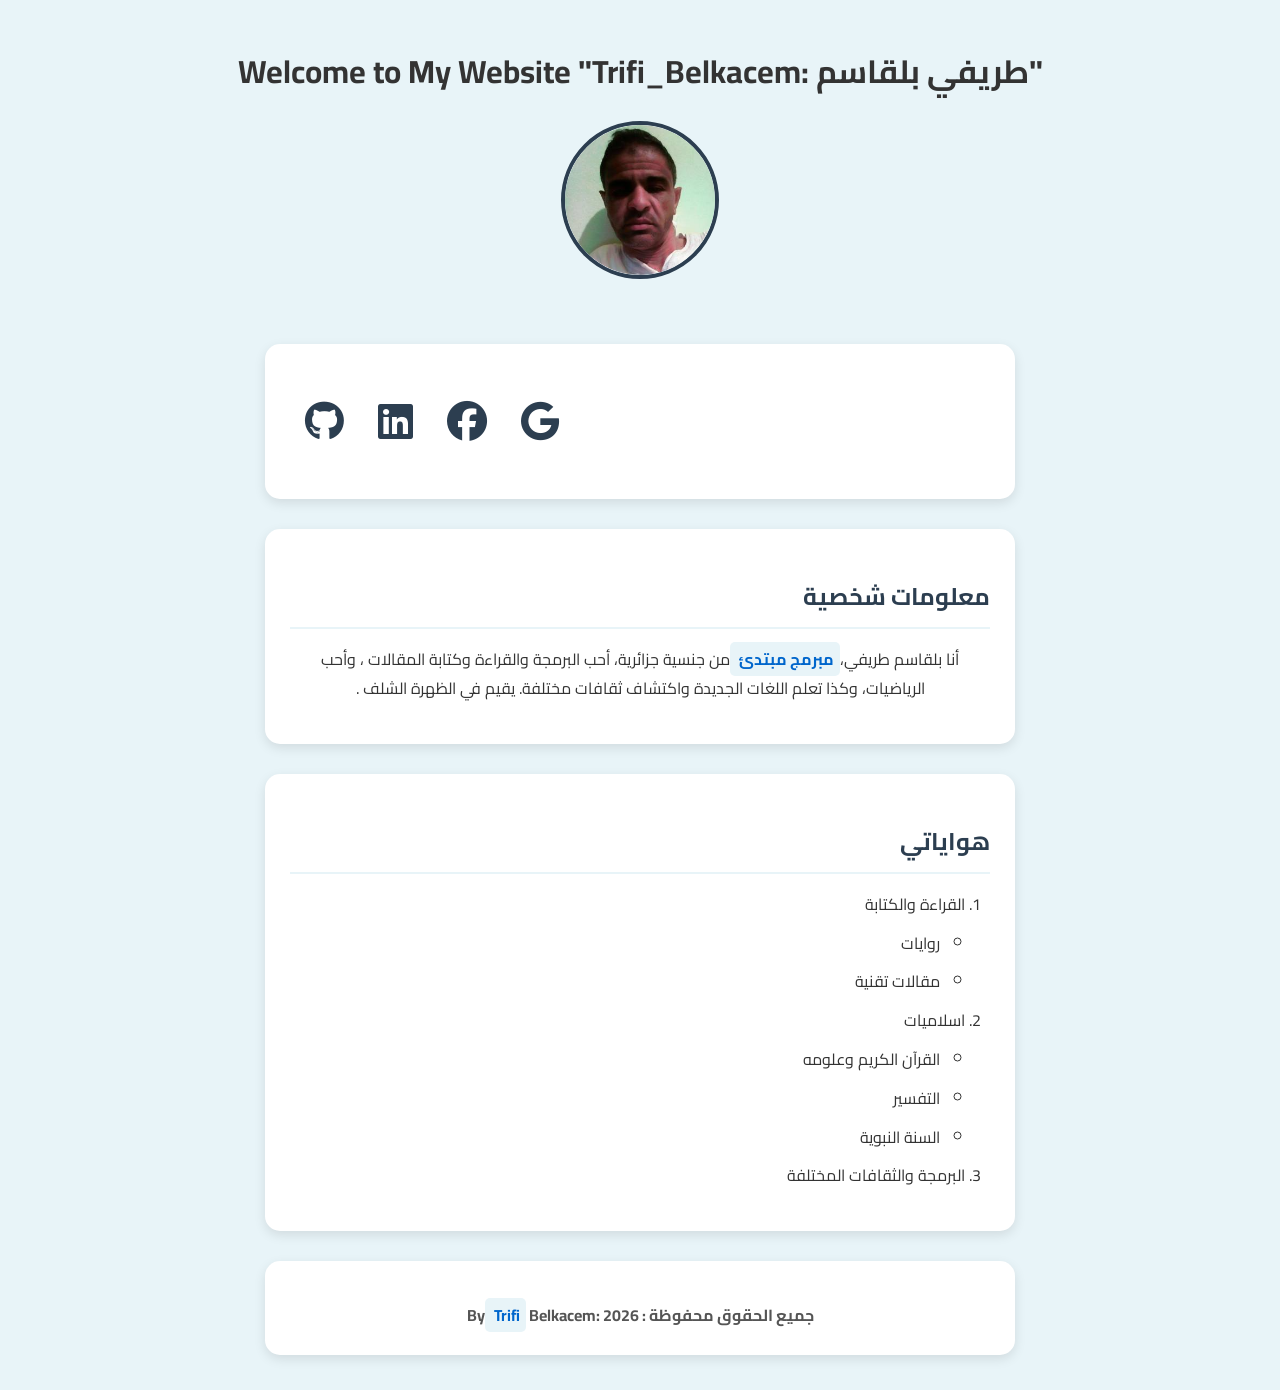
==== index.html @ c364cad0 "Add files via upload" ====
<!DOCTYPE html>
<html lang="ar">
<head>
    <meta charset="UTF-8">
    <meta name="viewport" content="width=device-width, initial-scale=1.0">
    <meta name="description" content="بطاقة تعريفية عن بلقاسم طريفي - مبرمج مبتدئ">
    <title>بطاقتي التعريفية</title>
    <link href="https://fonts.googleapis.com/css2?family=Cairo:wght@400;700&display=swap" rel="stylesheet">
    <link rel="stylesheet" href="https://cdnjs.cloudflare.com/ajax/libs/font-awesome/6.5.0/css/all.min.css">
    <link rel="stylesheet" href="style.css">
</head>
<body>
    <h1>Welcome to My Website "Trifi_Belkacem: طريفي بلقاسم"</h1>
        <img src="belkacem.png" alt="صورة شخصية لبلقاسم طريفي"><br>
    <div class="card">    
      <a href="https://github.com/trifibelkacem" target="_blank" title="GitHub">
      <i class="fab fa-github"></i></a>
      <a href="https://www.linkedin.com/in/trifi-belkacem-aa5677134/" target="_blank" title="LinkedIn">
      <i class="fab fa-linkedin"></i></a>
      <a href="https://www.facebook.com/tryfyblqsm/" target="_blank" title="Facebook">
      <i class="fab fa-facebook"></i></a>
      <a href="https://www.google.com/?authuser=0" target="_blank" title="Google">
      <i class="fab fa-google"></i></a>
    </div>
    <div class="card">
       <h2>معلومات شخصية</h2>
    <p>أنا بلقاسم طريفي،<span>مبرمج مبتدئ </span>من جنسية جزائرية، أحب البرمجة والقراءة وكتابة المقالات ، وأحب الرياضيات، وكذا تعلم اللغات الجديدة واكتشاف ثقافات مختلفة.
         يقيم في الظهرة الشلف .
    </p>
    </div>
    <div class="card">
      <h2> هواياتي</h2>
    <ol>
     <li>القراءة والكتابة
      <ul>
         <li>روايات</li>
         <li>مقالات تقنية</li>
      </ul>
     </li>
     <li>اسلاميات
      <ul>      
        <li>القرآن الكريم وعلومه</li>
        <li>التفسير</li>
        <li>السنة النبوية</li>
      </ul>
     </li>
        <li>البرمجة والثقافات المختلفة </li>
    </ol>
    </div>
    <div class="card">
    <footer>
        <p>جميع الحقوق محفوظة : By<span> Trifi</span> Belkacem: 2026</p>
    </footer>
    </div>
        
</body>
</html>
---- style.css ----
/* 1. الجسم + التوسيط + العرض الكامل */
body {
  background-color: #e8f4f8;
  font-family: 'Cairo', sans-serif;
  color: #333;
  margin: 0;
  padding: 20px;
  display: flex;
  flex-direction: column;
  align-items: center; /* يوسّط الكروت كلها */
  min-height: 100vh;
}

h1 {
  text-align: center;
  margin-bottom: 20px;
}

img {
  width: 150px;
  height: 150px;
  border-radius: 50%;
  object-fit: cover;
  border: 4px solid #2c3e50;
  margin-bottom: 20px;
}

/* 2. الكروت تتمدد وتتوسط */
.card {
  background: white;
  padding: 25px;
  margin: 15px 0;
  border-radius: 15px;
  box-shadow: 0 4px 12px rgba(0,0,0,0.1);
  width: 90%; /* ياخذ 90% من عرض الشاشة */
  max-width: 700px; /* بس ما يتعدى 700px */
}

/* 3. أيقونات السوشيال */
.card a {
  display: inline-block;
  margin: 15px;
  font-size: 40px;
  color: #2c3e50;
  transition: 0.3s;
}

.card a:hover {
  color: #0066cc;
  transform: scale(1.2);
}

/* 4. القوائم ترجع يمين للعربي */
ol, ul {
  direction: rtl;
  text-align: right;
  padding-right: 25px;
}

li {
  margin: 10px 0;
  line-height: 1.8;
}

/* 5. الفوتر أكبر وأجمل */
footer {
  text-align: center;
  margin-top: 15px;
  color: #2c3e50;
  font-size: 18px;
  font-weight: 700;
}

footer span {
  color: #0066cc;
}
/* تخلي عناوين الكروت على اليمين */
.card h2 {
  text-align: right;
  direction: rtl;
  margin-bottom: 15px;
  color: #2c3e50;
  border-bottom: 2px solid #e8f4f8;
  padding-bottom: 8px;
}

/* الفقرة تخليها يمين برضو عشان عربي */
.card p {
  text-align: center;
  direction: rtl;
  line-height: 1.8;
}
/* تلوين كلمة مبتدئ 
.card span {
  color: #ff6600;
  font-weight: 700;
  padding: 2px 6px;
  border-radius: 5px;
}*/
.copyrit {
  font-size: 14px;
  color: #999;
  margin-top: 5px;
  text-align: center;
}
/* تلوين مبتدئ + Trifi */
.card span {
  color: #0066cc;
  font-weight: 700;
  background-color: #e8f4f8;
  padding: 2px 6px;
  border-radius: 5px;
}

/* ستايل الفوتر */
footer p {
  text-align: center;
  margin: 0;
  font-size: 16px;
  color: #555;
}

footer span {
  background-color: transparent; /* نشيل الخلفية من Trifi عشان ما تتلخبط */
  color: #0066cc;
  padding: 0;
}
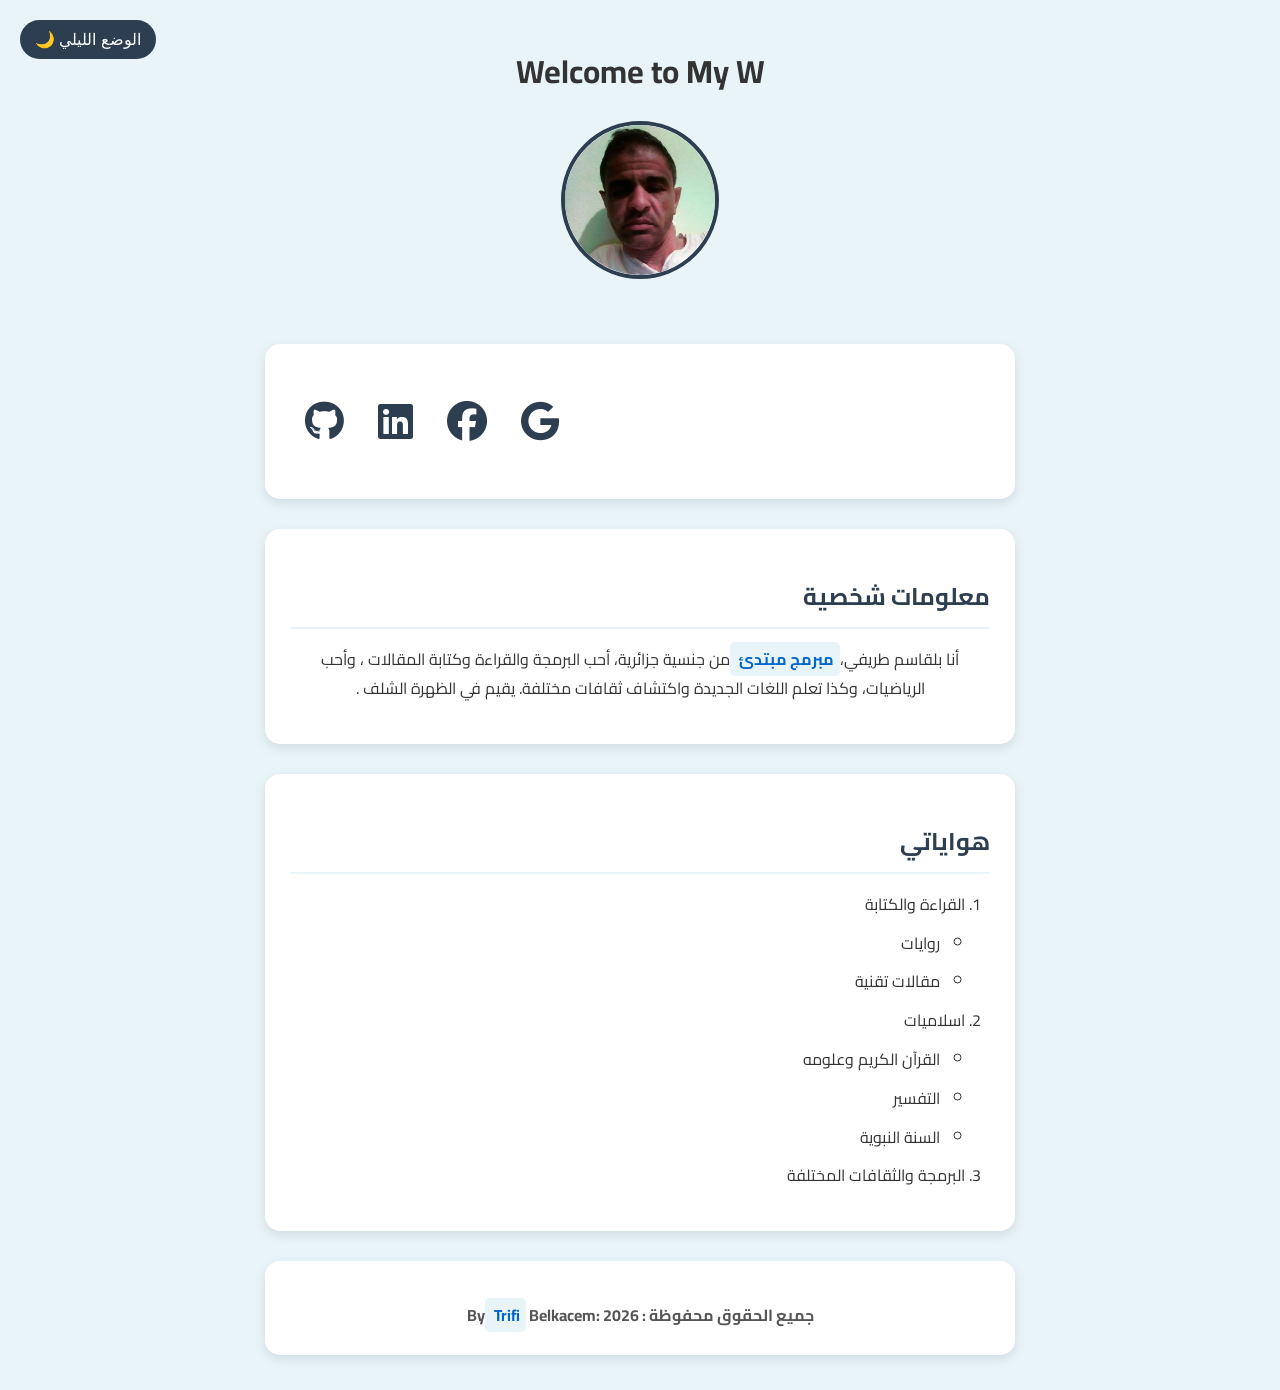
==== commit e6c6df12: "Add files via upload Add rain sound effect" ====
--- a/index.html
+++ b/index.html
@@ -10,6 +10,7 @@
     <link rel="stylesheet" href="style.css">
 </head>
 <body>
+    <button id="themeBtn">🌙 الوضع الليلي</button>
     <h1>Welcome to My Website "Trifi_Belkacem: طريفي بلقاسم"</h1>
         <img src="belkacem.png" alt="صورة شخصية لبلقاسم طريفي"><br>
     <div class="card">    
@@ -52,6 +53,6 @@
         <p>جميع الحقوق محفوظة : By<span> Trifi</span> Belkacem: 2026</p>
     </footer>
     </div>
-        
+    <script src="script.js"></script>
 </body>
 </html>
--- a/style.css
+++ b/style.css
@@ -124,4 +124,119 @@
   background-color: transparent; /* نشيل الخلفية من Trifi عشان ما تتلخبط */
   color: #0066cc;
   padding: 0;
+}
+/* 1. الكروت تطلع من تحت بأنيميشن لما تفتح الصفحة */
+.card {
+  animation: slideUp 0.6s ease-out;
+}
+
+@keyframes slideUp {
+  from {
+    opacity: 0;
+    transform: translateY(30px);
+  }
+  to {
+    opacity: 1;
+    transform: translateY(0);
+  }
+}
+
+/* نخلي كل كرت يتأخر شوي عن اللي قبله */
+.card:nth-child(2) { animation-delay: 0.1s; }
+.card:nth-child(3) { animation-delay: 0.2s; }
+.card:nth-child(4) { animation-delay: 0.3s; }
+
+/* 2. الكرت يكبر شوي لما تمر عليه بالماوس */
+.card:hover {
+  transform: scale(1.02);
+  box-shadow: 0 8px 20px rgba(0,0,0,0.15);
+  transition: 0.3s;
+}
+
+/* 3. أيقونات السوشيال تدور لما تمر عليها */
+.card a i {
+  transition: 0.4s;
+}
+
+.card a:hover i {
+  transform: rotate(360deg) scale(1.3);
+  color: #0066cc;
+}
+
+/* 4. الصورة تكبر شوي مع هالة */
+img:hover {
+  transform: scale(1.1);
+  box-shadow: 0 0 20px rgba(0,102,204,0.4);
+  transition: 0.4s;
+}
+/* زر الوضع الليلي */
+#themeBtn {
+  position: fixed;
+  top: 20px;
+  left: 20px;
+  padding: 10px 15px;
+  border: none;
+  border-radius: 50px;
+  background: #2c3e50;
+  color: white;
+  cursor: pointer;
+  font-size: 16px;
+  z-index: 1000;
+  transition: 0.3s;
+}
+
+#themeBtn:hover {
+  transform: scale(1.1);
+}
+
+/* ألوان الوضع الليلي */
+body.dark {
+  background: linear-gradient(135deg, #1a1a2e, #16213e);
+  color: #e0e0e0;
+}
+
+body.dark .card {
+  background: #2a2a4a;
+  color: #e0e0e0;
+}
+
+body.dark h1, 
+body.dark h2 {
+  color: #fff;
+}
+
+body.dark .card span {
+  background-color: #3a3a5a;
+  color: #66aaff;
+}
+/* حاوية المطر */
+.rain {
+  position: fixed;
+  top: 0;
+  left: 0;
+  width: 100%;
+  height: 100%;
+  pointer-events: none;
+  z-index: -1;
+}
+
+/* قطرة المطر */
+.drop {
+  position: absolute;
+  bottom: 100%;
+  width: 2px;
+  height: 20px;
+  background: linear-gradient(transparent, #66aaff);
+  animation: fall linear infinite;
+}
+
+@keyframes fall {
+  to {
+    transform: translateY(100vh);
+  }
+}
+
+/* في الوضع الليلي نخلي المطر أزرق فاتح */
+body.dark .drop {
+  background: linear-gradient(transparent, #aaccff);
 }
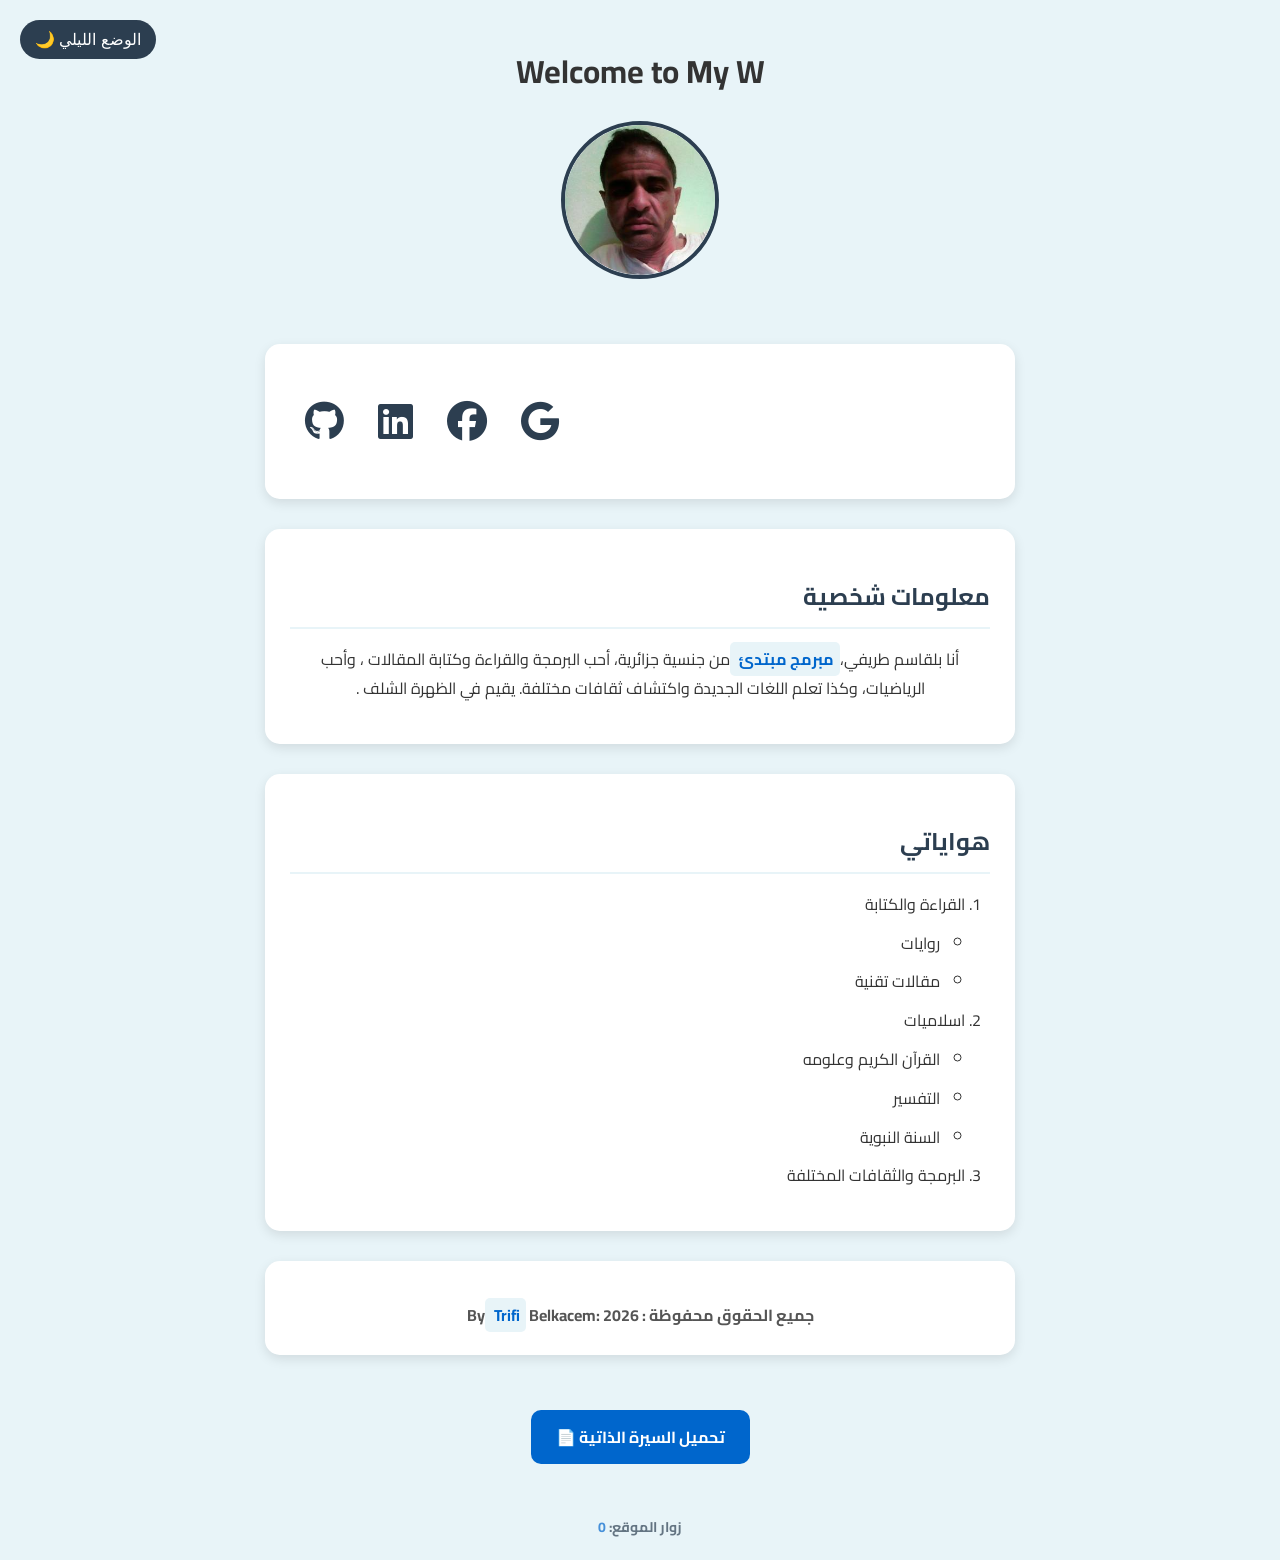
==== commit f164666e: "Add visits counter and CV download" ====
--- a/index.html
+++ b/index.html
@@ -14,14 +14,10 @@
     <h1>Welcome to My Website "Trifi_Belkacem: طريفي بلقاسم"</h1>
         <img src="belkacem.png" alt="صورة شخصية لبلقاسم طريفي"><br>
     <div class="card">    
-      <a href="https://github.com/trifibelkacem" target="_blank" title="GitHub">
-      <i class="fab fa-github"></i></a>
-      <a href="https://www.linkedin.com/in/trifi-belkacem-aa5677134/" target="_blank" title="LinkedIn">
-      <i class="fab fa-linkedin"></i></a>
-      <a href="https://www.facebook.com/tryfyblqsm/" target="_blank" title="Facebook">
-      <i class="fab fa-facebook"></i></a>
-      <a href="https://www.google.com/?authuser=0" target="_blank" title="Google">
-      <i class="fab fa-google"></i></a>
+      <a href="https://github.com/trifibelkacem" target="_blank" title="GitHub"><i class="fab fa-github"></i></a>
+      <a href="https://www.linkedin.com/in/trifi-belkacem-aa5677134/" target="_blank" title="LinkedIn"><i class="fab fa-linkedin"></i></a>
+      <a href="https://www.facebook.com/tryfyblqsm/" target="_blank" title="Facebook"><i class="fab fa-facebook"></i></a>
+      <a href="https://www.google.com/?authuser=0" target="_blank" title="Google"><i class="fab fa-google"></i></a>
     </div>
     <div class="card">
        <h2>معلومات شخصية</h2>
@@ -53,6 +49,24 @@
         <p>جميع الحقوق محفوظة : By<span> Trifi</span> Belkacem: 2026</p>
     </footer>
     </div>
+    <div class="cards">
+  <!-- الكروت حقتك هنا -->
+    </div>
+
+<a href="CV-Belkacem.pdf" download class="cv-btn">📄 تحميل السيرة الذاتية</a>
+    <!-- النافذة المنبثقة -->
+<div id="popup" class="popup">
+  <div class="popup-content">
+    <h3 id="popup-title">عنوان</h3>
+    <p id="popup-text">تفاصيل أكثر هنا</p>
+    <button class="close-btn" onclick="closePopup()">إغلاق</button>
+  </div>
+</div>
+<!-- عداد الزيارات -->
+<footer style="margin-top: 50px; opacity: 0.7; font-size: 14px;">
+  زوار الموقع: <span id="visits">0</span>
+</footer>
+
     <script src="script.js"></script>
 </body>
 </html>
--- a/style.css
+++ b/style.css
@@ -239,4 +239,66 @@
 /* في الوضع الليلي نخلي المطر أزرق فاتح */
 body.dark .drop {
   background: linear-gradient(transparent, #aaccff);
+}
+/* النافذة المنبثقة */
+.popup {
+  display: none;
+  position: fixed;
+  top: 0;
+  left: 0;
+  width: 100%;
+  height: 100%;
+  background: rgba(0,0,0,0.6);
+  backdrop-filter: blur(5px);
+  justify-content: center;
+  align-items: center;
+  z-index: 2000;
+  animation: fadeIn 0.3s;
+}
+
+.popup-content {
+  background: white;
+  padding: 30px;
+  border-radius: 15px;
+  max-width: 400px;
+  text-align: center;
+  animation: scaleUp 0.3s;
+}
+
+body.dark.popup-content {
+  background: #2a2a4a;
+  color: #e0e0e0;
+}
+
+.close-btn {
+  margin-top: 15px;
+  padding: 8px 20px;
+  border: none;
+  border-radius: 8px;
+  background: #0066cc;
+  color: white;
+  cursor: pointer;
+}
+
+@keyframes fadeIn { from {opacity: 0} to {opacity: 1} }
+@keyframes scaleUp { from {transform: scale(0.8)} to {transform: scale(1)} }
+.cv-btn {
+  display: inline-block;
+  margin-top: 40px;
+  padding: 12px 25px;
+  background: #0066cc;
+  color: white;
+  text-decoration: none;
+  border-radius: 10px;
+  font-weight: bold;
+  transition: 0.3s;
+}
+
+.cv-btn:hover {
+  transform: translateY(-3px);
+  box-shadow: 0 5px 15px rgba(0,102,204,0.4);
+}
+
+body.dark .cv-btn {
+  background: #4a7bff;
 }
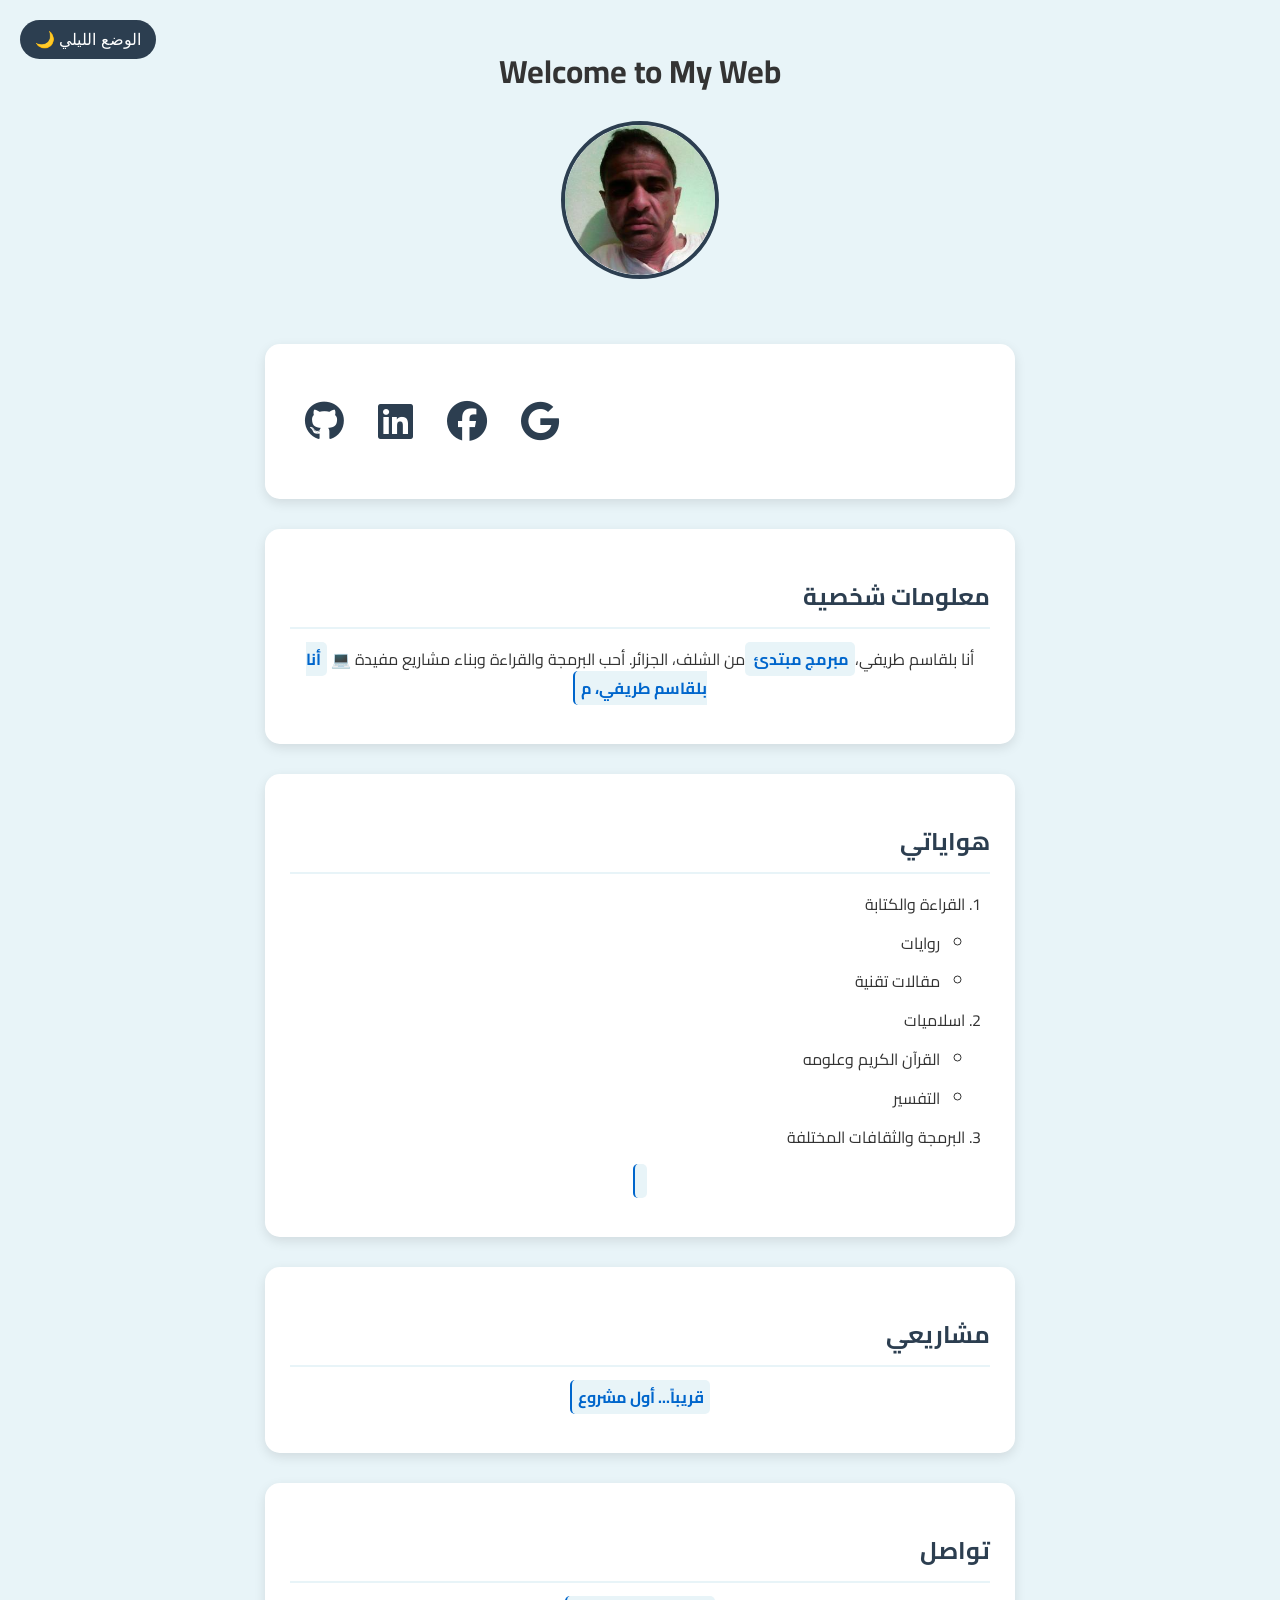
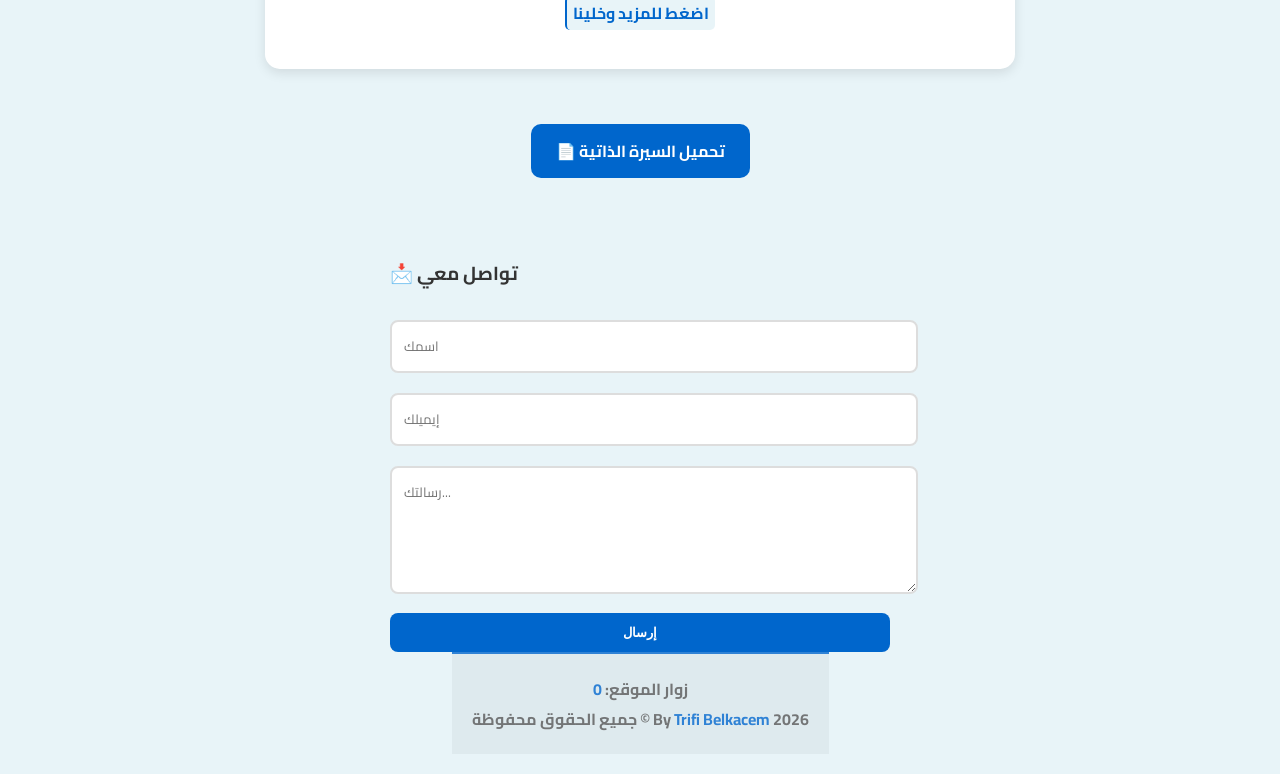
==== commit f2247892: "Add files via upload" ====
--- a/index.html
+++ b/index.html
@@ -10,62 +10,76 @@
     <link rel="stylesheet" href="style.css">
 </head>
 <body>
+    <!-- عنصر المطر + الصوت -->
+    <div id='rain'></div>
+    <audio id="rainSound" loop preload="auto">
+      <source src="rain.mp3" type="audio/mpeg">
+    </audio>
+
     <button id="themeBtn">🌙 الوضع الليلي</button>
     <h1>Welcome to My Website "Trifi_Belkacem: طريفي بلقاسم"</h1>
-        <img src="belkacem.png" alt="صورة شخصية لبلقاسم طريفي"><br>
+    <img src="belkacem.png" alt="صورة شخصية لبلقاسم طريفي"><br>
+    
     <div class="card">    
       <a href="https://github.com/trifibelkacem" target="_blank" title="GitHub"><i class="fab fa-github"></i></a>
       <a href="https://www.linkedin.com/in/trifi-belkacem-aa5677134/" target="_blank" title="LinkedIn"><i class="fab fa-linkedin"></i></a>
       <a href="https://www.facebook.com/tryfyblqsm/" target="_blank" title="Facebook"><i class="fab fa-facebook"></i></a>
       <a href="https://www.google.com/?authuser=0" target="_blank" title="Google"><i class="fab fa-google"></i></a>
     </div>
+
+    <!-- كل الكروت لازم تكون داخل div.cards عشان الpopup -->
+    
     <div class="card">
-       <h2>معلومات شخصية</h2>
-    <p>أنا بلقاسم طريفي،<span>مبرمج مبتدئ </span>من جنسية جزائرية، أحب البرمجة والقراءة وكتابة المقالات ، وأحب الرياضيات، وكذا تعلم اللغات الجديدة واكتشاف ثقافات مختلفة.
-         يقيم في الظهرة الشلف .
-    </p>
+        <h2>معلومات شخصية</h2>
+        <p>أنا بلقاسم طريفي،<span>مبرمج مبتدئ </span>من الشلف، الجزائر. أحب البرمجة والقراءة وبناء مشاريع مفيدة 💻
+          <span class="type-text"></span>
+        </p>
     </div>
     <div class="card">
-      <h2> هواياتي</h2>
-    <ol>
-     <li>القراءة والكتابة
-      <ul>
-         <li>روايات</li>
-         <li>مقالات تقنية</li>
-      </ul>
-     </li>
-     <li>اسلاميات
-      <ul>      
-        <li>القرآن الكريم وعلومه</li>
-        <li>التفسير</li>
-        <li>السنة النبوية</li>
-      </ul>
-     </li>
-        <li>البرمجة والثقافات المختلفة </li>
-    </ol>
+        <h2>هواياتي</h2>
+        <ol>
+          <li>القراءة والكتابة
+            <ul><li>روايات</li><li>مقالات تقنية</li></ul>
+          </li>
+          <li>اسلاميات
+            <ul><li>القرآن الكريم وعلومه</li><li>التفسير</li></ul>
+          </li>
+          <li>البرمجة والثقافات المختلفة</li>
+        </ol>
+        <p><span class="type-text"></span></p>
     </div>
-    <div class="card">
-    <footer>
-        <p>جميع الحقوق محفوظة : By<span> Trifi</span> Belkacem: 2026</p>
-    </footer>
-    </div>
-    <div class="cards">
-  <!-- الكروت حقتك هنا -->
+    <div class="card"><h2>مشاريعي</h2><p><span class="type-text"></span></p></div>
+    <div class="card"><h2>تواصل</h2><p><span class="type-text"></span></p></div>
+    
+
+    <!-- زر تحميل CV -->
+    <a href="CV-Belkacem.pdf" download class="cv-btn">📄 تحميل السيرة الذاتية</a>
+
+    <!-- فورم التواصل واحد فقط -->
+    <div class="contact-form">
+      <h3>📩 تواصل معي</h3>
+      <form action="https://formspree.io/f/xlgyryeb" method="POST">
+        <input type="text" name="name" placeholder="اسمك" required>
+        <input type="email" name="email" placeholder="إيميلك" required>
+        <textarea name="message" placeholder="رسالتك..." rows="4" required></textarea>
+        <button type="submit">إرسال</button>
+      </form>
     </div>
 
-<a href="CV-Belkacem.pdf" download class="cv-btn">📄 تحميل السيرة الذاتية</a>
     <!-- النافذة المنبثقة -->
-<div id="popup" class="popup">
-  <div class="popup-content">
-    <h3 id="popup-title">عنوان</h3>
-    <p id="popup-text">تفاصيل أكثر هنا</p>
-    <button class="close-btn" onclick="closePopup()">إغلاق</button>
-  </div>
-</div>
-<!-- عداد الزيارات -->
-<footer style="margin-top: 50px; opacity: 0.7; font-size: 14px;">
-  زوار الموقع: <span id="visits">0</span>
-</footer>
+    <div id="popup" class="popup">
+      <div class="popup-content">
+        <h3 id="popup-title">عنوان</h3>
+        <p id="popup-text">تفاصيل أكثر هنا</p>
+        <button class="close-btn" onclick="closePopup()">إغلاق</button>
+      </div>
+    </div>
+
+    <!-- فوتر واحد فقط فيه كل شي -->
+  <footer class="site-footer">
+    <p>زوار الموقع: <span id="visits">0</span></p>
+    <p>جميع الحقوق محفوظة © By <span>Trifi Belkacem</span> 2026</p>
+  </footer>
 
     <script src="script.js"></script>
 </body>
--- a/style.css
+++ b/style.css
@@ -1,4 +1,4 @@
-/* 1. الجسم + التوسيط + العرض الكامل */
+/* 1. الجسم + التوسيط + الفوتر تحت */
 body {
   background-color: #e8f4f8;
   font-family: 'Cairo', sans-serif;
@@ -7,13 +7,14 @@
   padding: 20px;
   display: flex;
   flex-direction: column;
-  align-items: center; /* يوسّط الكروت كلها */
+  align-items: center;
   min-height: 100vh;
 }
 
 h1 {
   text-align: center;
   margin-bottom: 20px;
+  width: 100%;
 }
 
 img {
@@ -210,7 +211,7 @@
   color: #66aaff;
 }
 /* حاوية المطر */
-.rain {
+#rain {
   position: fixed;
   top: 0;
   left: 0;
@@ -265,7 +266,7 @@
   animation: scaleUp 0.3s;
 }
 
-body.dark.popup-content {
+body.dark .popup-content {
   background: #2a2a4a;
   color: #e0e0e0;
 }
@@ -301,4 +302,152 @@
 
 body.dark .cv-btn {
   background: #4a7bff;
+}
+.contact-form {
+  margin-top: 60px;
+  max-width: 500px;
+  margin-left: auto;
+  margin-right: auto;
+}
+
+.contact-form input, 
+.contact-form textarea {
+  width: 100%;
+  padding: 12px;
+  margin: 10px 0;
+  border: 2px solid #ddd;
+  border-radius: 8px;
+  font-family: inherit;
+  background: white;
+}
+
+body.dark .contact-form input,
+body.dark .contact-form textarea {
+  background: #2a2a4a;
+  border-color: #444;
+  color: white;
+}
+
+.contact-form button {
+  width: 100%;
+  padding: 12px;
+  background: #0066cc;
+  color: white;
+  border: none;
+  border-radius: 8px;
+  font-weight: bold;
+  cursor: pointer;
+  transition: 0.3s;
+}
+
+.contact-form button:hover {
+  background: #0052a3;
+  transform: translateY(-2px);
+}
+
+body.dark .contact-form button {
+  background: #4a7bff;
+}
+
+.contact-form {
+  margin-top: 60px;
+  max-width: 500px;
+  margin-left: auto;
+  margin-right: auto;
+}
+
+.contact-form input, 
+.contact-form textarea {
+  width: 100%;
+  padding: 12px;
+  margin: 10px 0;
+  border: 2px solid #ddd;
+  border-radius: 8px;
+  font-family: inherit;
+  background: white;
+}
+
+body.dark .contact-form input,
+body.dark .contact-form textarea {
+  background: #2a2a4a;
+  border-color: #444;
+  color: white;
+}
+
+.contact-form button {
+  width: 100%;
+  padding: 12px;
+  background: #0066cc;
+  color: white;
+  border: none;
+  border-radius: 8px;
+  font-weight: bold;
+  cursor: pointer;
+  transition: 0.3s;
+}
+
+.contact-form button:hover {
+  background: #0052a3;
+  transform: translateY(-2px);
+}
+
+body.dark .contact-form button {
+  background: #4a7bff;
+}
+.site-footer {
+  margin-top: auto;
+  padding: 20px;
+  text-align: center;
+  background: rgba(0,0,0,0.05);
+  border-top: 2px solid #0066cc;
+  font-size: 14px;
+  opacity: 0.8;
+}
+
+.site-footer span {
+  color: #0066cc;
+  font-weight: bold;
+}
+
+body.dark .site-footer {
+  background: rgba(255,255,255,0.05);
+  border-top: 2px solid #4a7bff;
+}
+
+body.dark .site-footer span {
+  color: #4a7bff;
+}
+.site-footer {
+  margin-top: auto;
+}
+#popup-text {
+  min-height: 80px;
+  text-align: right;
+  direction: rtl;
+  line-height: 1.8;
+  border-left: 2px solid #0066cc;
+  animation: blink 0.7s infinite;
+}
+
+@keyframes blink {
+ 0%, 50% { border-left-color: #0066cc; }
+ 51%, 100% { border-left-color: transparent; }
+}
+
+body.dark #popup-text {
+  border-left-color: #4a7bff;
+}
+.type-text {
+  border-left: 2px solid #0066cc;
+  animation: blink 0.7s infinite;
+  padding-right: 3px;
+}
+
+body.dark.type-text {
+  border-left-color: #4a7bff;
+}
+
+@keyframes blink {
+ 0%, 50% { border-left-color: #0066cc; }
+ 51%, 100% { border-left-color: transparent; }
 }
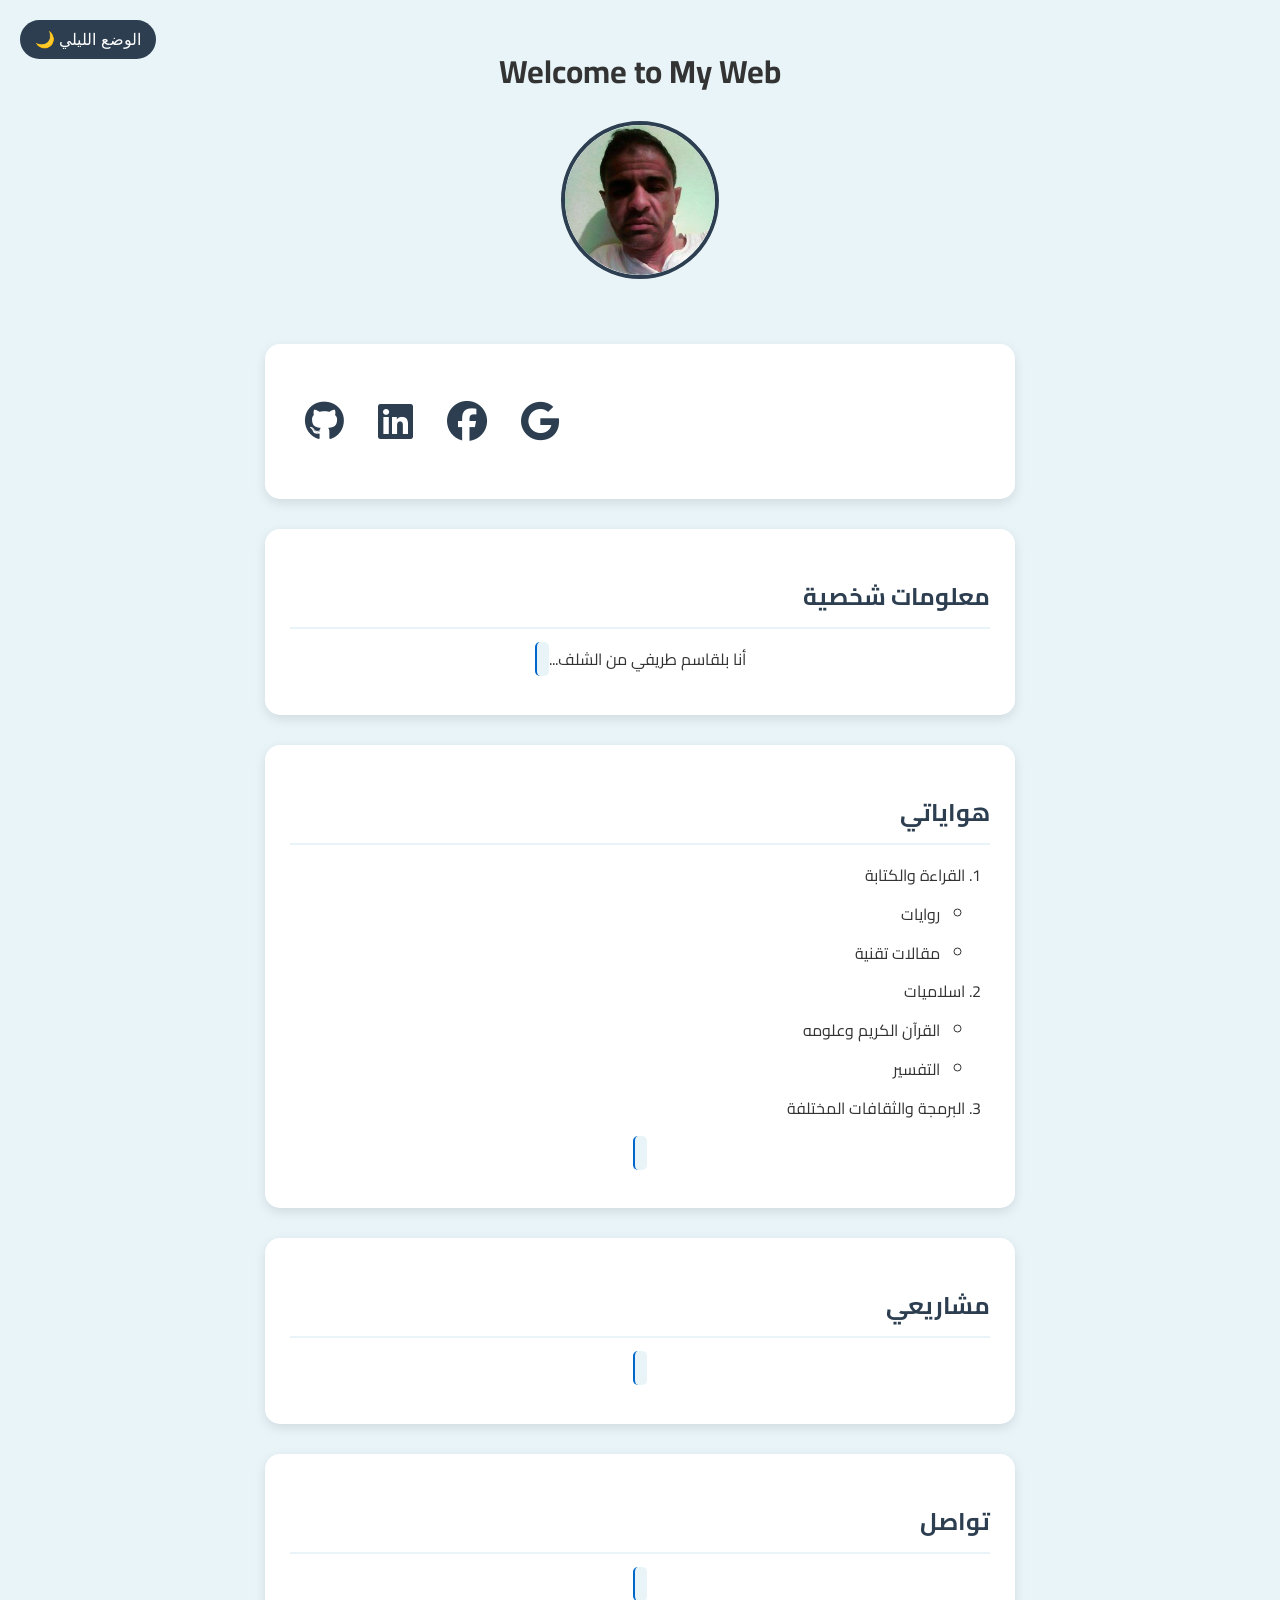
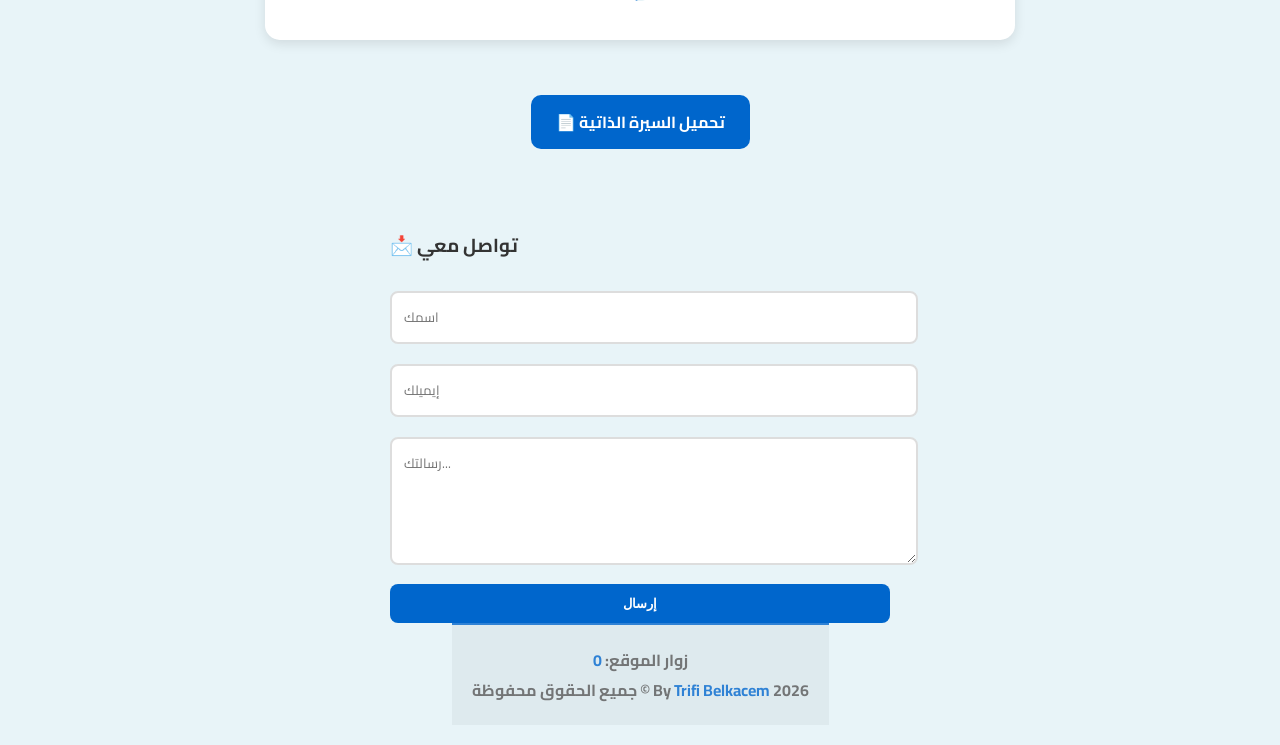
==== commit 82ecf911: "Add files via upload" ====
--- a/index.html
+++ b/index.html
@@ -31,9 +31,7 @@
     
     <div class="card">
         <h2>معلومات شخصية</h2>
-        <p>أنا بلقاسم طريفي،<span>مبرمج مبتدئ </span>من الشلف، الجزائر. أحب البرمجة والقراءة وبناء مشاريع مفيدة 💻
-          <span class="type-text"></span>
-        </p>
+        <p>أنا بلقاسم طريفي من الشلف... <span class="type-text"></span></p>
     </div>
     <div class="card">
         <h2>هواياتي</h2>
--- a/style.css
+++ b/style.css
@@ -450,4 +450,33 @@
 @keyframes blink {
  0%, 50% { border-left-color: #0066cc; }
  51%, 100% { border-left-color: transparent; }
+}
+/* مؤشر التايب رايتر للكروت */
+.type-text {
+  border-left: 2px solid #0066cc;
+  animation: blink 0.7s infinite;
+  padding-right: 3px;
+  white-space: pre-wrap;
+}
+
+/* مؤشر الـ popup */
+#popup-text {
+  border-left: 2px solid #0066cc;
+  animation: blink 0.7s infinite;
+  padding-right: 3px;
+  min-height: 80px;
+  text-align: right;
+  direction: rtl;
+  line-height: 1.8;
+}
+
+@keyframes blink {
+ 0%, 50% { border-left-color: #0066cc; }
+ 51%, 100% { border-left-color: transparent; }
+}
+
+/* الوضع الليلي */
+body.dark .type-text,
+body.dark #popup-text {
+  border-left-color: #4a7bff;
 }
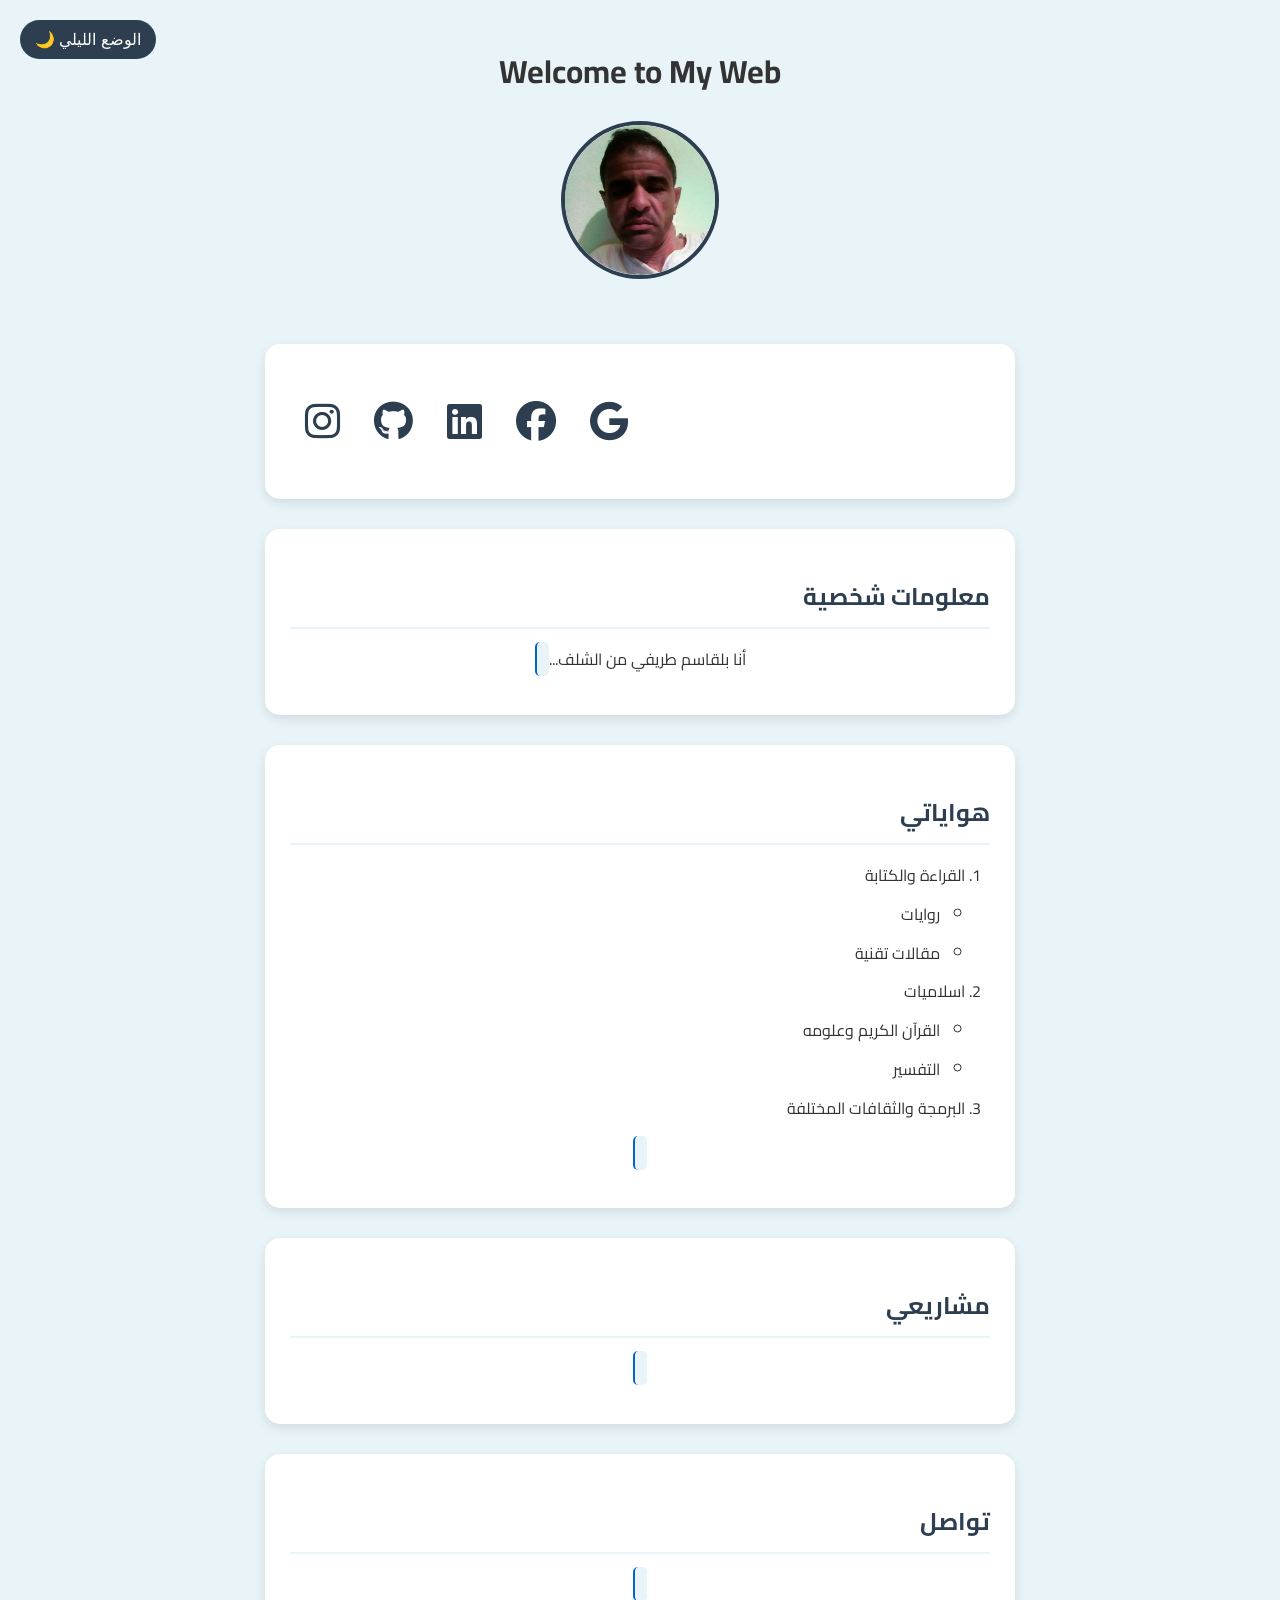
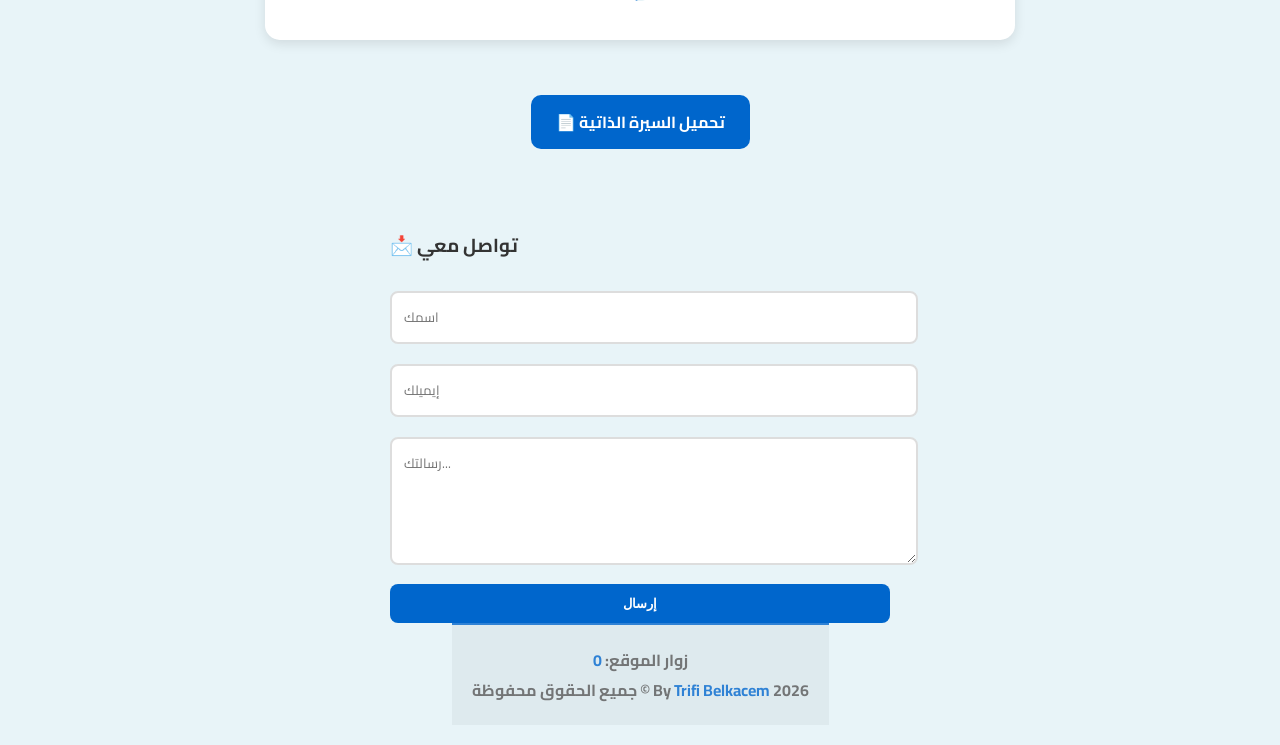
==== commit eac4d117: "Add files via upload" ====
--- a/index.html
+++ b/index.html
@@ -20,7 +20,8 @@
     <h1>Welcome to My Website "Trifi_Belkacem: طريفي بلقاسم"</h1>
     <img src="belkacem.png" alt="صورة شخصية لبلقاسم طريفي"><br>
     
-    <div class="card">    
+    <div class="card"> 
+      <a href="https://www.instagram.com/trifi_belkacem/" target="_blank" title="Instagram"><i class="fab fa-instagram"></i></a>  
       <a href="https://github.com/trifibelkacem" target="_blank" title="GitHub"><i class="fab fa-github"></i></a>
       <a href="https://www.linkedin.com/in/trifi-belkacem-aa5677134/" target="_blank" title="LinkedIn"><i class="fab fa-linkedin"></i></a>
       <a href="https://www.facebook.com/tryfyblqsm/" target="_blank" title="Facebook"><i class="fab fa-facebook"></i></a>
--- a/style.css
+++ b/style.css
@@ -479,4 +479,4 @@
 body.dark .type-text,
 body.dark #popup-text {
   border-left-color: #4a7bff;
-}+}
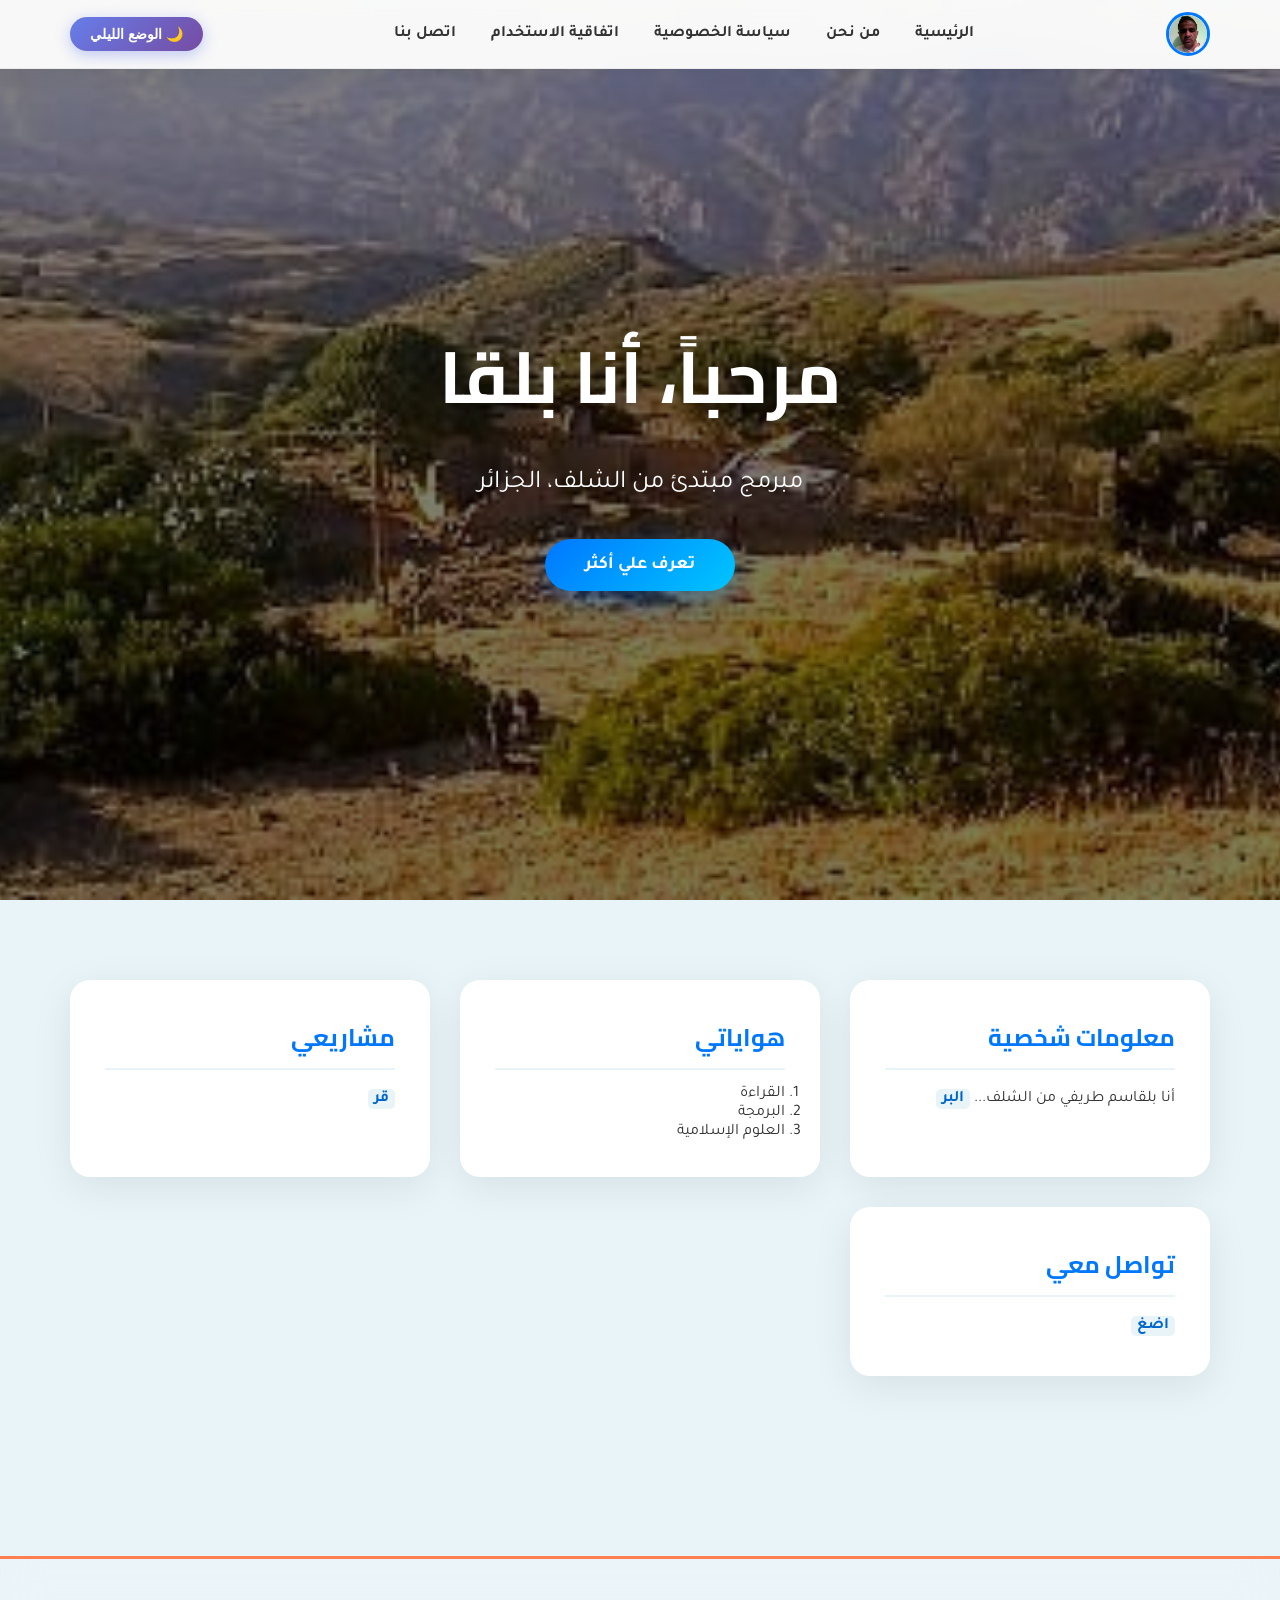
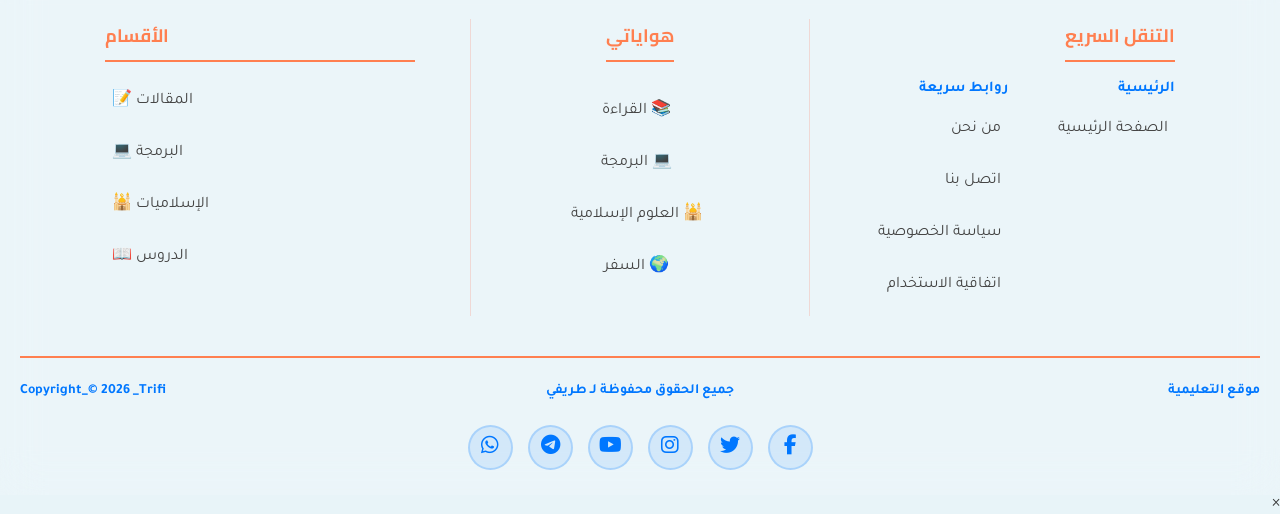
==== commit 8c8e4d27: "Add files via upload" ====
--- a/index.html
+++ b/index.html
@@ -1,85 +1,144 @@
+
 <!DOCTYPE html>
-<html lang="ar">
+<html lang="ar" dir="rtl">
 <head>
-    <meta charset="UTF-8">
-    <meta name="viewport" content="width=device-width, initial-scale=1.0">
-    <meta name="description" content="بطاقة تعريفية عن بلقاسم طريفي - مبرمج مبتدئ">
-    <title>بطاقتي التعريفية</title>
-    <link href="https://fonts.googleapis.com/css2?family=Cairo:wght@400;700&display=swap" rel="stylesheet">
-    <link rel="stylesheet" href="https://cdnjs.cloudflare.com/ajax/libs/font-awesome/6.5.0/css/all.min.css">
-    <link rel="stylesheet" href="style.css">
+  <meta charset="UTF-8">
+  <meta name="viewport" content="width=device-width, initial-scale=1.0">
+  <title>التعليمية</title>
+  <meta name="description" content="موقع بلقاسم طريفي التعليمي - مبرمج مبتدئ من الشلف الجزائر. مشاريع برمجة، دروس، ومحتوى مفيد">
+  <meta name="keywords" content="بلقاسم طريفي, برمجة, الشلف, تعليم">
+
+  <!-- تسريع Google Fonts -->
+  <link rel="preconnect" href="https://fonts.googleapis.com">
+  <link rel="preconnect" href="https://fonts.gstatic.com" crossorigin>
+  <link rel="preload" href="https://fonts.googleapis.com/css2?family=Tajawal:wght@400;500;700&family=Cairo:wght@600;700&display=swap" as="style" onload="this.onload=null;this.rel='stylesheet'">
+  <noscript><link rel="stylesheet" href="https://fonts.googleapis.com/css2?family=Tajawal:wght@400;500;700&family=Cairo:wght@600;700&display=swap"></noscript>
+
+  <!-- Font Awesome -->
+  <link rel="stylesheet" href="https://cdnjs.cloudflare.com/ajax/libs/font-awesome/6.5.0/css/all.min.css">
+
+  <!-- CSS -->
+  <link rel="preload" href="style.css" as="style">
+  <link rel="stylesheet" href="style.css">
 </head>
 <body>
-    <!-- عنصر المطر + الصوت -->
-    <div id='rain'></div>
-    <audio id="rainSound" loop preload="auto">
-      <source src="rain.mp3" type="audio/mpeg">
-    </audio>
 
-    <button id="themeBtn">🌙 الوضع الليلي</button>
-    <h1>Welcome to My Website "Trifi_Belkacem: طريفي بلقاسم"</h1>
-    <img src="belkacem.png" alt="صورة شخصية لبلقاسم طريفي"><br>
-    
-    <div class="card"> 
-      <a href="https://www.instagram.com/trifi_belkacem/" target="_blank" title="Instagram"><i class="fab fa-instagram"></i></a>  
-      <a href="https://github.com/trifibelkacem" target="_blank" title="GitHub"><i class="fab fa-github"></i></a>
-      <a href="https://www.linkedin.com/in/trifi-belkacem-aa5677134/" target="_blank" title="LinkedIn"><i class="fab fa-linkedin"></i></a>
-      <a href="https://www.facebook.com/tryfyblqsm/" target="_blank" title="Facebook"><i class="fab fa-facebook"></i></a>
-      <a href="https://www.google.com/?authuser=0" target="_blank" title="Google"><i class="fab fa-google"></i></a>
+  <!-- Navbar -->
+  <nav class="navbar">
+    <div class="nav-container">
+      <a href="index.html" class="logo">
+        <img src="logo.png" alt="بلقاسم طريفي">
+      </a>
+
+      <ul class="nav-links">
+        <li><a href="index.html">الرئيسية</a></li>
+        <li><a href="about.html">من نحن</a></li>
+        <li><a href="privacy.html">سياسة الخصوصية</a></li>
+        <li><a href="terms.html">اتفاقية الاستخدام</a></li>
+        <li><a href="contact.html">اتصل بنا</a></li>
+      </ul>
+
+      <button id="themeBtn">🌙 الوضع الليلي</button>
     </div>
+  </nav>
 
-    <!-- كل الكروت لازم تكون داخل div.cards عشان الpopup -->
-    
+  <!-- صفحة الهبوط -->
+  <section class="hero">
+    <img src="yez.jpg" alt="منظر من الشلف" class="hero-img">
+    <div class="hero-text">
+      <h1>مرحباً، أنا بلقاسم طريفي</h1>
+      <p>مبرمج مبتدئ من الشلف، الجزائر</p>
+      <a href="#main" class="btn">تعرف علي أكثر</a>
+    </div>
+  </section>
+
+  <!-- الكروت -->
+  <main id="main" class="cards">
     <div class="card">
-        <h2>معلومات شخصية</h2>
-        <p>أنا بلقاسم طريفي من الشلف... <span class="type-text"></span></p>
+      <h2>معلومات شخصية</h2>
+      <p>أنا بلقاسم طريفي من الشلف... <span class="type-text"></span></p>
     </div>
     <div class="card">
-        <h2>هواياتي</h2>
-        <ol>
-          <li>القراءة والكتابة
-            <ul><li>روايات</li><li>مقالات تقنية</li></ul>
-          </li>
-          <li>اسلاميات
-            <ul><li>القرآن الكريم وعلومه</li><li>التفسير</li></ul>
-          </li>
-          <li>البرمجة والثقافات المختلفة</li>
-        </ol>
-        <p><span class="type-text"></span></p>
+      <h2>هواياتي</h2>
+      <ol>
+        <li>القراءة</li>
+        <li>البرمجة</li>
+        <li>العلوم الإسلامية</li>
+      </ol>
     </div>
-    <div class="card"><h2>مشاريعي</h2><p><span class="type-text"></span></p></div>
-    <div class="card"><h2>تواصل</h2><p><span class="type-text"></span></p></div>
-    
+    <div class="card">
+      <h2>مشاريعي</h2>
+      <p><span class="type-text"></span></p>
+    </div>
+    <div class="card">
+      <h2>تواصل معي</h2>
+      <p><span class="type-text"></span></p>
+    </div>
+  </main>
 
-    <!-- زر تحميل CV -->
-    <a href="CV-Belkacem.pdf" download class="cv-btn">📄 تحميل السيرة الذاتية</a>
+  <!-- الفوتر -->
+  <footer>
+    <div class="footer-content">
+      <div class="footer-col">
+        <h3>التنقل السريع</h3>
+        <div class="quick-links">
+          <div>
+            <strong>الرئيسية</strong>
+            <a href="index.html">الصفحة الرئيسية</a>
+          </div>
+          <div>
+            <strong>روابط سريعة</strong>
+            <a href="about.html">من نحن</a>
+            <a href="contact.html">اتصل بنا</a>
+            <a href="privacy.html">سياسة الخصوصية</a>
+            <a href="terms.html">اتفاقية الاستخدام</a>
+          </div>
+        </div>
+      </div>
 
-    <!-- فورم التواصل واحد فقط -->
-    <div class="contact-form">
-      <h3>📩 تواصل معي</h3>
-      <form action="https://formspree.io/f/xlgyryeb" method="POST">
-        <input type="text" name="name" placeholder="اسمك" required>
-        <input type="email" name="email" placeholder="إيميلك" required>
-        <textarea name="message" placeholder="رسالتك..." rows="4" required></textarea>
-        <button type="submit">إرسال</button>
-      </form>
-    </div>
+      <div class="footer-col">
+        <h3>هواياتي</h3>
+        <a href="hobbies.html#reading">📚 القراءة</a>
+        <a href="hobbies.html#coding">💻 البرمجة</a>
+        <a href="hobbies.html#islam">🕌 العلوم الإسلامية</a>
+        <a href="hobbies.html#travel">🌍 السفر</a>
+      </div>
 
-    <!-- النافذة المنبثقة -->
-    <div id="popup" class="popup">
-      <div class="popup-content">
-        <h3 id="popup-title">عنوان</h3>
-        <p id="popup-text">تفاصيل أكثر هنا</p>
-        <button class="close-btn" onclick="closePopup()">إغلاق</button>
+      <div class="footer-col left-col">
+        <h3>الأقسام</h3>
+        <a href="articles.html">📝 المقالات</a>
+        <a href="programming.html">💻 البرمجة</a>
+        <a href="islamiyat.html">🕌 الإسلاميات</a>
+        <a href="lessons.html">📖 الدروس</a>
       </div>
     </div>
 
-    <!-- فوتر واحد فقط فيه كل شي -->
-  <footer class="site-footer">
-    <p>زوار الموقع: <span id="visits">0</span></p>
-    <p>جميع الحقوق محفوظة © By <span>Trifi Belkacem</span> 2026</p>
+    <div class="footer-bottom">
+      <span class="edu">موقع التعليمية</span>
+      <span class="copy">جميع الحقوق محفوظة لـ <span>طريفي</span></span>
+      <span class="trifi">Copyright_© 2026 _<span>Trifi</span></span>
+    </div>
+
+    <div class="social-icons">
+      <a href="https://www.facebook.com/tryfyblqsm/" target="_blank" aria-label="فيسبوك"><i class="fab fa-facebook-f"></i></a>
+      <a href="https://x.com/dahra_com" target="_blank" aria-label="تويتر"><i class="fab fa-twitter"></i></a>
+      <a href="https://www.instagram.com/tryfyblqsm/" target="_blank" aria-label="انستقرام"><i class="fab fa-instagram"></i></a>
+      <a href="https://www.youtube.com/@Trifibelkacem" target="_blank" aria-label="يوتيوب"><i class="fab fa-youtube"></i></a>
+      <a href="https://t.me/yezremtoor" target="_blank" aria-label="تيليجرام"><i class="fab fa-telegram"></i></a>
+      <a href="https://wa.me/213663449629" target="_blank" aria-label="واتساب"><i class="fa-brands fa-whatsapp"></i></a>
+    </div>
   </footer>
 
-    <script src="script.js"></script>
+  <!-- البوب اب -->
+  <div id="popup" class="popup">
+    <div class="popup-content">
+      <span class="close" onclick="closePopup()">&times;</span>
+      <h2 id="popup-title"></h2>
+      <p id="popup-text"></p>
+    </div>
+  </div>
+
+  <div id="rain"></div>
+  <script src="script.js"></script>
 </body>
 </html>
--- a/style.css
+++ b/style.css
@@ -1,110 +1,221 @@
-/* 1. الجسم + التوسيط + الفوتر تحت */
+@import url('https://fonts.googleapis.com/css2?family=Tajawal:wght@400;500;700&family=Cairo:wght@600;700&display=swap');
+
+* {
+  margin: 0;
+  padding: 0;
+  box-sizing: border-box;
+}
+
 body {
-  background-color: #e8f4f8;
+  font-family: 'Tajawal', sans-serif;
+  background: #e8f4f8;
+  color: #333;
+  padding-top: 70px; /* ارتفاع النافبار */
+  transition: 0.3s;
+}
+
+/* ===== Navbar ===== */
+.navbar {
+  position: fixed;
+  top: 0;
+  width: 100%;
+  background: rgba(255,255,255,0.95);
+  backdrop-filter: blur(12px);
+  z-index: 1000;
+  box-shadow: 0 2px 20px rgba(0,0,0,0.08);
+  border-bottom: 1px solid rgba(0,0,0,0.05);
+}
+
+.nav-container {
+  max-width: 1200px;
+  margin: auto;
+  display: flex;
+  justify-content: space-between;
+  align-items: center;
+  padding: 12px 30px;
+}
+
+.logo {
+  display: flex;
+  align-items: center;
+  gap: 12px;
+  text-decoration: none;
+  color: #1a1a1a;
+  font-weight: 700;
+  font-size: 19px;
   font-family: 'Cairo', sans-serif;
-  color: #333;
-  margin: 0;
-  padding: 20px;
-  display: flex;
-  flex-direction: column;
-  align-items: center;
-  min-height: 100vh;
-}
-
-h1 {
-  text-align: center;
-  margin-bottom: 20px;
-  width: 100%;
-}
-
-img {
-  width: 150px;
-  height: 150px;
+}
+
+.logo img {
+  width: 44px;
+  height: 44px;
   border-radius: 50%;
   object-fit: cover;
-  border: 4px solid #2c3e50;
-  margin-bottom: 20px;
-}
-
-/* 2. الكروت تتمدد وتتوسط */
+  border: 3px solid #0077ff;
+  transition: 0.3s;
+}
+.logo img:hover {
+  transform: scale(1.1);
+  box-shadow: 0 0 20px rgba(0,119,255,0.4);
+}
+@media (max-width: 768px) {
+  .logo img {
+    width: 45px;
+    height: 45px;
+  }
+}
+
+.nav-links {
+  list-style: none;
+  display: flex;
+  gap: 35px;
+}
+
+.nav-links a {
+  text-decoration: none;
+  color: #333;
+  font-weight: 600;
+  font-size: 16px;
+  transition: 0.3s;
+}
+
+.nav-links a:hover {
+  color: #0077ff;
+}
+
+/* زر الوضع الليلي - تصميم التجوال */
+#themeBtn {
+  background: linear-gradient(135deg, #667eea 0%, #764ba2 100%);
+  color: white;
+  border: none;
+  padding: 9px 20px;
+  border-radius: 50px;
+  font-weight: 600;
+  cursor: pointer;
+  font-size: 14px;
+  transition: all 0.3s;
+  box-shadow: 0 4px 15px rgba(102, 126, 234, 0.4);
+}
+
+#themeBtn:hover {
+  transform: translateY(-2px);
+  box-shadow: 0 6px 20px rgba(102, 126, 234, 0.6);
+}
+
+/* ===== الهبوط فل سكرين مستطيل ===== */
+.hero {
+  position: relative;
+  height: 100vh;
+  width: 100%;
+  margin-top: -70px;
+  display: flex;
+  align-items: center;
+  justify-content: center;
+  text-align: center;
+  color: white;
+  overflow: hidden;
+}
+
+.hero-img {
+  position: absolute;
+  top: 0;
+  left: 0;
+  width: 100%;
+  height: 100%;
+  object-fit: cover;
+  filter: brightness(0.5);
+  z-index: -1;
+}
+
+.hero-text {
+  z-index: 2;
+  padding: 20px;
+}
+
+.hero-text h1 {
+  font-size: 4.5rem;
+  margin-bottom: 25px;
+  font-family: 'Cairo', sans-serif;
+  text-shadow: 0 5px 30px rgba(0,0,0,0.8);
+}
+
+.hero-text p {
+  font-size: 1.6rem;
+  margin-bottom: 40px;
+  text-shadow: 0 3px 20px rgba(0,0,0,0.7);
+}
+
+.btn {
+  display: inline-block;
+  padding: 15px 40px;
+  background: linear-gradient(135deg, #0077ff, #00c6ff);
+  color: white;
+  text-decoration: none;
+  border-radius: 50px;
+  font-weight: 700;
+  font-size: 18px;
+  transition: 0.3s;
+  box-shadow: 0 10px 30px rgba(0,119,255,0.4);
+}
+
+.btn:hover {
+  transform: translateY(-4px);
+  box-shadow: 0 15px 40px rgba(0,119,255,0.6);
+}
+
+/* ===== الكروت مع أنيميشن ===== */
+.cards {
+  display: grid;
+  grid-template-columns: repeat(auto-fit, minmax(280px, 1fr));
+  gap: 30px;
+  padding: 80px 30px;
+  max-width: 1200px;
+  margin: auto;
+}
+
 .card {
   background: white;
-  padding: 25px;
-  margin: 15px 0;
-  border-radius: 15px;
-  box-shadow: 0 4px 12px rgba(0,0,0,0.1);
-  width: 90%; /* ياخذ 90% من عرض الشاشة */
-  max-width: 700px; /* بس ما يتعدى 700px */
-}
-
-/* 3. أيقونات السوشيال */
-.card a {
-  display: inline-block;
-  margin: 15px;
-  font-size: 40px;
-  color: #2c3e50;
-  transition: 0.3s;
-}
-
-.card a:hover {
-  color: #0066cc;
-  transform: scale(1.2);
-}
-
-/* 4. القوائم ترجع يمين للعربي */
-ol, ul {
-  direction: rtl;
+  padding: 35px;
+  border-radius: 20px;
+  box-shadow: 0 10px 40px rgba(0,0,0,0.08);
+  transition: 0.3s;
+  animation: slideUp 0.6s ease-out;
+}
+
+.card:nth-child(2) { animation-delay: 0.1s; }
+.card:nth-child(3) { animation-delay: 0.2s; }
+.card:nth-child(4) { animation-delay: 0.3s; }
+
+@keyframes slideUp {
+  from {
+    opacity: 0;
+    transform: translateY(30px);
+  }
+  to {
+    opacity: 1;
+    transform: translateY(0);
+  }
+}
+
+.card:hover {
+  transform: translateY(-8px);
+  box-shadow: 0 20px 50px rgba(0,0,0,0.12);
+}
+
+.card h2 {
+  color: #0077ff;
+  margin-bottom: 15px;
+  font-family: 'Cairo', sans-serif;
   text-align: right;
-  padding-right: 25px;
-}
-
-li {
-  margin: 10px 0;
-  line-height: 1.8;
-}
-
-/* 5. الفوتر أكبر وأجمل */
-footer {
-  text-align: center;
-  margin-top: 15px;
-  color: #2c3e50;
-  font-size: 18px;
-  font-weight: 700;
-}
-
-footer span {
-  color: #0066cc;
-}
-/* تخلي عناوين الكروت على اليمين */
-.card h2 {
-  text-align: right;
-  direction: rtl;
-  margin-bottom: 15px;
-  color: #2c3e50;
   border-bottom: 2px solid #e8f4f8;
   padding-bottom: 8px;
 }
 
-/* الفقرة تخليها يمين برضو عشان عربي */
 .card p {
-  text-align: center;
-  direction: rtl;
+  text-align: right;
   line-height: 1.8;
 }
-/* تلوين كلمة مبتدئ 
-.card span {
-  color: #ff6600;
-  font-weight: 700;
-  padding: 2px 6px;
-  border-radius: 5px;
-}*/
-.copyrit {
-  font-size: 14px;
-  color: #999;
-  margin-top: 5px;
-  text-align: center;
-}
-/* تلوين مبتدئ + Trifi */
+
 .card span {
   color: #0066cc;
   font-weight: 700;
@@ -113,104 +224,51 @@
   border-radius: 5px;
 }
 
-/* ستايل الفوتر */
-footer p {
-  text-align: center;
-  margin: 0;
-  font-size: 16px;
-  color: #555;
-}
-
+/* ===== هيدر الصفحات الداخلية ===== */
+.page-hero {
+  position: relative;
+  height: 100vh;
+  width: 100%;
+  display: flex;
+  align-items: center;
+  justify-content: center;
+  margin-top: -70px;
+  margin-bottom: 60px;
+}
+
+.page-hero-img {
+  position: absolute;
+  top: 0;
+  left: 0;
+  width: 100%;
+  height: 100%;
+  object-fit: cover;
+  filter: brightness(0.45);
+  z-index: -1;
+}
+
+.page-hero h1 {
+  color: white;
+  font-size: 4.5rem;
+  font-weight: 700;
+  text-shadow: 0 5px 30px rgba(0,0,0,0.8);
+  z-index: 2;
+  font-family: 'Cairo', sans-serif;
+}
+
+.page-content {
+  padding: 40px 20px 100px;
+  max-width: 850px;
+  margin: auto;
+  line-height: 2.2;
+  font-size: 19px;
+}
 footer span {
-  background-color: transparent; /* نشيل الخلفية من Trifi عشان ما تتلخبط */
   color: #0066cc;
-  padding: 0;
-}
-/* 1. الكروت تطلع من تحت بأنيميشن لما تفتح الصفحة */
-.card {
-  animation: slideUp 0.6s ease-out;
-}
-
-@keyframes slideUp {
-  from {
-    opacity: 0;
-    transform: translateY(30px);
-  }
-  to {
-    opacity: 1;
-    transform: translateY(0);
-  }
-}
-
-/* نخلي كل كرت يتأخر شوي عن اللي قبله */
-.card:nth-child(2) { animation-delay: 0.1s; }
-.card:nth-child(3) { animation-delay: 0.2s; }
-.card:nth-child(4) { animation-delay: 0.3s; }
-
-/* 2. الكرت يكبر شوي لما تمر عليه بالماوس */
-.card:hover {
-  transform: scale(1.02);
-  box-shadow: 0 8px 20px rgba(0,0,0,0.15);
-  transition: 0.3s;
-}
-
-/* 3. أيقونات السوشيال تدور لما تمر عليها */
-.card a i {
-  transition: 0.4s;
-}
-
-.card a:hover i {
-  transform: rotate(360deg) scale(1.3);
-  color: #0066cc;
-}
-
-/* 4. الصورة تكبر شوي مع هالة */
-img:hover {
-  transform: scale(1.1);
-  box-shadow: 0 0 20px rgba(0,102,204,0.4);
-  transition: 0.4s;
-}
-/* زر الوضع الليلي */
-#themeBtn {
-  position: fixed;
-  top: 20px;
-  left: 20px;
-  padding: 10px 15px;
-  border: none;
-  border-radius: 50px;
-  background: #2c3e50;
-  color: white;
-  cursor: pointer;
-  font-size: 16px;
-  z-index: 1000;
-  transition: 0.3s;
-}
-
-#themeBtn:hover {
-  transform: scale(1.1);
-}
-
-/* ألوان الوضع الليلي */
-body.dark {
-  background: linear-gradient(135deg, #1a1a2e, #16213e);
-  color: #e0e0e0;
-}
-
-body.dark .card {
-  background: #2a2a4a;
-  color: #e0e0e0;
-}
-
-body.dark h1, 
-body.dark h2 {
-  color: #fff;
-}
-
-body.dark .card span {
-  background-color: #3a3a5a;
-  color: #66aaff;
-}
-/* حاوية المطر */
+  font-weight: bold;
+}
+
+/* ===== المطر ===== */
 #rain {
   position: fixed;
   top: 0;
@@ -221,7 +279,6 @@
   z-index: -1;
 }
 
-/* قطرة المطر */
 .drop {
   position: absolute;
   bottom: 100%;
@@ -237,246 +294,405 @@
   }
 }
 
-/* في الوضع الليلي نخلي المطر أزرق فاتح */
+/* ===== الوضع الليلي ===== */
+body.dark {
+  background: #0a0a0a;
+  color: #e0e0e0;
+}
+
+body.dark .navbar {
+  background: rgba(20,20,20,0.95);
+}
+
+body.dark .nav-links a,
+body.dark .logo {
+  color: #e0e0e0;
+}
+
+body.dark #themeBtn {
+  background: linear-gradient(135deg, #f093fb 0%, #f5576c 100%);
+  box-shadow: 0 4px 15px rgba(245, 87, 108, 0.4);
+}
+
+body.dark .card {
+  background: #1e1e1e;
+  color: #e0e0e0;
+}
+
+body.dark .card span {
+  background-color: #2a2a4a;
+  color: #66aaff;
+}
+
 body.dark .drop {
   background: linear-gradient(transparent, #aaccff);
 }
-/* النافذة المنبثقة */
-.popup {
-  display: none;
-  position: fixed;
-  top: 0;
-  left: 0;
-  width: 100%;
-  height: 100%;
-  background: rgba(0,0,0,0.6);
-  backdrop-filter: blur(5px);
-  justify-content: center;
+
+body.dark footer {
+  background: #000;
+}
+
+/* ===== موبايل ===== */
+@media (max-width: 768px) {
+  .hero-text h1 { font-size: 2.5rem; }
+  .hero-text p { font-size: 1.2rem; }
+  .nav-links { gap: 15px; font-size: 14px; }
+  #themeBtn { padding: 7px 14px; font-size: 12px; }
+  .page-hero h1 { font-size: 3rem; }
+}
+@media (max-width: 768px) {
+  .footer-bottom {
+    flex-direction: column;
+    gap: 12px;
+  }
+  
+  .footer-bottom .edu,
+  .footer-bottom .copy,
+  .footer-bottom .trifi {
+    text-align: center;
+    flex: unset;
+  }
+}
+
+.footer-content {
+  max-width: 1100px;
+  margin: auto;
+  display: grid;
+  grid-template-columns: repeat(auto-fit, minmax(250px, 1fr));
+  gap: 40px;
+  text-align: right;
+  margin-bottom: 40px;
+}
+
+.footer-col h3 {
+  color: #FF6347; /* لون طماطم للعناوين */
+  margin-bottom: 18px;
+  font-family: 'Cairo', sans-serif;
+  font-size: 18px;
+  border-bottom: 2px solid #FF6347;
+  padding-bottom: 8px;
+  display: inline-block;
+}
+
+
+.footer-col p, .footer-col a {
+  color: #555;
+  text-decoration: none;
+  line-height: 2;
+  transition: 0.3s;
+}
+
+.footer-bottom span {
+  color: #0077ff;
+  font-weight: 700;
+}
+/* الوضع الليلي */
+body.dark .footer-bottom {
+  border-top: 1px solid rgba(255,255,255,0.08);
+  color: #aaa;
+}
+
+body.dark .footer-col p, 
+body.dark .footer-col a,
+body.dark .footer-bottom {
+  color: #aaa;
+}
+body.dark .footer-bottom {
+  border-top: 1px solid rgba(255,255,255,0.1);
+}
+
+/* ===== فوتر زجاجي فخم ===== */
+footer {
+  margin-top: 100px;
+  padding: 60px 20px 25px;
+  background: rgba(255, 255, 255, 0.15);
+  backdrop-filter: blur(20px);
+  -webkit-backdrop-filter: blur(20px);
+  border-top: 3px solid #FF6347;
+  color: #333;
+}
+
+/* 3 أعمدة متساوية بالضبط */
+.footer-content {
+  max-width: 1100px;
+  margin: auto;
+  display: grid;
+  grid-template-columns: repeat(3, 1fr); /* 3 أعمدة متساوية 100% */
+  gap: 40px; /* مسافة متساوية بين الكل */
+  margin-bottom: 40px;
+}
+
+.footer-col {
+  padding: 0 15px; /* بادلنج داخلي متساوي للكل */
+}
+
+/* عناوين الأعمدة */
+.footer-col h3 {
+  color: #FF6347;
+  margin-bottom: 18px;
+  font-family: 'Cairo', sans-serif;
+  font-size: 18px;
+  border-bottom: 2px solid #FF6347;
+  padding-bottom: 8px;
+  display: inline-block;
+}
+
+/* العمود 1 يمين */
+.footer-col:nth-child(1) {
+  text-align: right;
+}
+
+/* العمود 2 وسط */
+.footer-col:nth-child(2) {
+  text-align: center;
+  border-right: 1px solid rgba(255,99,71,0.2);
+  border-left: 1px solid rgba(255,99,71,0.2);
+}
+
+/* العمود 3 يسار تماماً */
+.footer-col:nth-child(3) {
+  text-align: left;
+  direction: ltr;
+}
+.footer-col:nth-child(3) h3 {
+  text-align: left;
+  display: block;
+}
+
+/* الروابط */
+.footer-col a {
+  color: #444;
+  text-decoration: none;
+  display: block;
+  margin: 10px 0;
+  transition: 0.3s;
+  padding: 5px 0;
+}
+
+.footer-col:nth-child(1) a,
+.footer-col:nth-child(2) a {
+  padding-right: 5px;
+  border-right: 2px solid transparent;
+}
+
+.footer-col:nth-child(3) a {
+  padding-left: 5px;
+  border-left: 2px solid transparent;
+  border-right: none;
+}
+
+.footer-col a:hover {
+  color: #0077ff;
+}
+
+.footer-col:nth-child(1) a:hover,
+.footer-col:nth-child(2) a:hover {
+  border-right: 2px solid #0077ff;
+  padding-right: 12px;
+}
+
+.footer-col:nth-child(3) a:hover {
+  border-left: 2px solid #0077ff;
+  padding-left: 12px;
+}
+
+/* الرئيسية + روابط سريعة جنب بعض */
+.quick-links {
+  display: grid;
+  grid-template-columns: 1fr 1fr;
+  gap: 25px;
+  text-align: right;
+}
+
+.quick-links strong {
+  display: block;
+  color: #0077ff;
+  margin-bottom: 8px;
+  font-size: 15px;
+}
+
+/* السطر السفلي */
+.footer-bottom {
+  border-top: 2px solid #FF6347;
+  padding-top: 25px;
+  margin-top: 40px;
+  display: flex;
+  justify-content: space-between;
   align-items: center;
-  z-index: 2000;
-  animation: fadeIn 0.3s;
-}
-
-.popup-content {
+  color: #555;
+  font-size: 14px;
+  font-weight: 600;
+}
+
+.footer-bottom .edu { text-align: right; flex: 1; }
+.footer-bottom .copy { text-align: center; flex: 1; }
+.footer-bottom .trifi { text-align: left; flex: 1; }
+
+.footer-bottom .copy span,
+.footer-bottom .trifi span {
+  color: #0077ff;
+  font-weight: 700;
+}
+
+/* ===== الوضع الليلي ===== */
+body.dark footer {
+  background: rgba(0, 0, 0, 0.4);
+  border-top: 3px solid #FF6347;
+  color: #ccc;
+}
+
+body.dark .footer-col a { color: #aaa; }
+body.dark .footer-col a:hover { color: #66aaff; }
+
+body.dark .footer-col:nth-child(2) {
+  border-right: 1px solid rgba(255,99,71,0.15);
+  border-left: 1px solid rgba(255,99,71,0.15);
+}
+
+body.dark .quick-links strong { color: #66aaff; }
+body.dark .footer-bottom { border-top: 2px solid #FF6347; color: #aaa; }
+body.dark .footer-bottom .copy span,
+body.dark .footer-bottom .trifi span { color: #66aaff; }
+
+/* ===== موبايل ===== */
+@media (max-width: 768px) {
+  .footer-content {
+    grid-template-columns: 1fr;
+    gap: 35px;
+  }
+ 
+  .footer-col,
+  .footer-col:nth-child(2),
+  .footer-col:nth-child(3) {
+    text-align: right;
+    direction: rtl;
+    border: none !important;
+    padding: 0;
+  }
+  
+  .quick-links {
+    grid-template-columns: 1fr;
+    gap: 20px;
+  }
+  
+  .footer-bottom {
+    flex-direction: column;
+    gap: 12px;
+  }
+  
+  .footer-bottom .edu,
+  .footer-bottom .copy,
+  .footer-bottom .trifi {
+    text-align: center;
+    flex: unset;
+  }
+}
+.contact-form {
+  margin-top: 40px;
+  display: grid;
+  gap: 20px;
+}
+
+.contact-form input,
+.contact-form textarea {
+  padding: 15px 20px;
+  border: 2px solid #e0e0e0;
+  border-radius: 12px;
+  font-family: 'Tajawal', sans-serif;
+  font-size: 16px;
+  transition: 0.3s;
   background: white;
-  padding: 30px;
-  border-radius: 15px;
-  max-width: 400px;
-  text-align: center;
-  animation: scaleUp 0.3s;
-}
-
-body.dark .popup-content {
-  background: #2a2a4a;
-  color: #e0e0e0;
-}
-
-.close-btn {
-  margin-top: 15px;
-  padding: 8px 20px;
+}
+
+.contact-form input:focus,
+.contact-form textarea:focus {
+  outline: none;
+  border-color: #0077ff;
+  box-shadow: 0 0 0 3px rgba(0,119,255,0.1);
+}
+
+.contact-form button {
   border: none;
-  border-radius: 8px;
-  background: #0066cc;
-  color: white;
   cursor: pointer;
-}
-
-@keyframes fadeIn { from {opacity: 0} to {opacity: 1} }
-@keyframes scaleUp { from {transform: scale(0.8)} to {transform: scale(1)} }
-.cv-btn {
-  display: inline-block;
-  margin-top: 40px;
-  padding: 12px 25px;
-  background: #0066cc;
-  color: white;
-  text-decoration: none;
-  border-radius: 10px;
-  font-weight: bold;
-  transition: 0.3s;
-}
-
-.cv-btn:hover {
-  transform: translateY(-3px);
-  box-shadow: 0 5px 15px rgba(0,102,204,0.4);
-}
-
-body.dark .cv-btn {
-  background: #4a7bff;
-}
-.contact-form {
-  margin-top: 60px;
-  max-width: 500px;
-  margin-left: auto;
-  margin-right: auto;
-}
-
-.contact-form input, 
-.contact-form textarea {
-  width: 100%;
-  padding: 12px;
-  margin: 10px 0;
-  border: 2px solid #ddd;
-  border-radius: 8px;
-  font-family: inherit;
-  background: white;
 }
 
 body.dark .contact-form input,
 body.dark .contact-form textarea {
-  background: #2a2a4a;
-  border-color: #444;
+  background: #1e1e1e;
+  border-color: #333;
+  color: #e0e0e0;
+}
+
+body.dark .contact-form input:focus,
+body.dark .contact-form textarea:focus {
+  border-color: #66aaff;
+}
+/* تحميل أسرع للخط */
+@font-display: swap;
+.social-icons {
+  display: flex;
+  gap: 15px;
+  margin-top: 25px;
+  justify-content: center; /* وسط تحت السطر السفلي */
+}
+
+.social-icons a {
+  width: 45px;
+  height: 45px;
+  line-height: 45px;
+  background: rgba(0, 119, 255, 0.1);
+  color: #0077ff;
+  border-radius: 50%;
+  text-align: center;
+  font-size: 20px;
+  transition: 0.3s;
+  border: 2px solid rgba(0, 119, 255, 0.2);
+  text-decoration: none;
+}
+
+.social-icons a:hover {
+  background: #0077ff;
   color: white;
-}
-
-.contact-form button {
-  width: 100%;
-  padding: 12px;
-  background: #0066cc;
-  color: white;
-  border: none;
-  border-radius: 8px;
-  font-weight: bold;
-  cursor: pointer;
-  transition: 0.3s;
-}
-
-.contact-form button:hover {
-  background: #0052a3;
-  transform: translateY(-2px);
-}
-
-body.dark .contact-form button {
-  background: #4a7bff;
-}
-
-.contact-form {
-  margin-top: 60px;
-  max-width: 500px;
-  margin-left: auto;
-  margin-right: auto;
-}
-
-.contact-form input, 
-.contact-form textarea {
-  width: 100%;
-  padding: 12px;
-  margin: 10px 0;
-  border: 2px solid #ddd;
-  border-radius: 8px;
-  font-family: inherit;
-  background: white;
-}
-
-body.dark .contact-form input,
-body.dark .contact-form textarea {
-  background: #2a2a4a;
-  border-color: #444;
-  color: white;
-}
-
-.contact-form button {
-  width: 100%;
-  padding: 12px;
-  background: #0066cc;
-  color: white;
-  border: none;
-  border-radius: 8px;
-  font-weight: bold;
-  cursor: pointer;
-  transition: 0.3s;
-}
-
-.contact-form button:hover {
-  background: #0052a3;
-  transform: translateY(-2px);
-}
-
-body.dark .contact-form button {
-  background: #4a7bff;
-}
-.site-footer {
-  margin-top: auto;
-  padding: 20px;
-  text-align: center;
-  background: rgba(0,0,0,0.05);
-  border-top: 2px solid #0066cc;
-  font-size: 14px;
-  opacity: 0.8;
-}
-
-.site-footer span {
-  color: #0066cc;
-  font-weight: bold;
-}
-
-body.dark .site-footer {
-  background: rgba(255,255,255,0.05);
-  border-top: 2px solid #4a7bff;
-}
-
-body.dark .site-footer span {
-  color: #4a7bff;
-}
-.site-footer {
-  margin-top: auto;
-}
-#popup-text {
-  min-height: 80px;
-  text-align: right;
-  direction: rtl;
-  line-height: 1.8;
-  border-left: 2px solid #0066cc;
-  animation: blink 0.7s infinite;
-}
-
-@keyframes blink {
- 0%, 50% { border-left-color: #0066cc; }
- 51%, 100% { border-left-color: transparent; }
-}
-
-body.dark #popup-text {
-  border-left-color: #4a7bff;
-}
-.type-text {
-  border-left: 2px solid #0066cc;
-  animation: blink 0.7s infinite;
-  padding-right: 3px;
-}
-
-body.dark.type-text {
-  border-left-color: #4a7bff;
-}
-
-@keyframes blink {
- 0%, 50% { border-left-color: #0066cc; }
- 51%, 100% { border-left-color: transparent; }
-}
-/* مؤشر التايب رايتر للكروت */
-.type-text {
-  border-left: 2px solid #0066cc;
-  animation: blink 0.7s infinite;
-  padding-right: 3px;
-  white-space: pre-wrap;
-}
-
-/* مؤشر الـ popup */
-#popup-text {
-  border-left: 2px solid #0066cc;
-  animation: blink 0.7s infinite;
-  padding-right: 3px;
-  min-height: 80px;
-  text-align: right;
-  direction: rtl;
-  line-height: 1.8;
-}
-
-@keyframes blink {
- 0%, 50% { border-left-color: #0066cc; }
- 51%, 100% { border-left-color: transparent; }
+  transform: translateY(-5px) scale(1.1);
+  box-shadow: 0 8px 20px rgba(0, 119, 255, 0.4);
 }
 
 /* الوضع الليلي */
-body.dark .type-text,
-body.dark #popup-text {
-  border-left-color: #4a7bff;
-}
+body.dark .social-icons a {
+  background: rgba(102, 170, 255, 0.1);
+  color: #66aaff;
+  border: 2px solid rgba(102, 170, 255, 0.2);
+}
+
+body.dark .social-icons a:hover {
+  background: #66aaff;
+  color: #0a0a0a;
+}
+/* ===== حركة دخول الفوتر ===== */
+footer {
+  opacity: 0;
+  transform: translateY(50px);
+  transition: all 0.8s ease-out;
+}
+footer.show {
+  opacity: 1;
+  transform: translateY(0);
+}
+
+/* ===== ألوان أهدأ ===== */
+:root {
+  --main-color: #0077ff; /* أزرق */
+  --accent-color: #FF7F50; /* برتقالي مرجاني أهدأ من #FF6347 */
+}
+
+.footer-col h3 {
+  color: var(--accent-color);
+  border-bottom: 2px solid var(--accent-color);
+}
+footer {
+  border-top: 3px solid var(--accent-color);
+}
+.footer-bottom {
+  border-top: 2px solid var(--accent-color);
+}
+body.dark .footer-col a:hover { color: var(--main-color); }
--- a/style.css
+++ b/style.css
@@ -1,110 +1,221 @@
-/* 1. الجسم + التوسيط + الفوتر تحت */
+@import url('https://fonts.googleapis.com/css2?family=Tajawal:wght@400;500;700&family=Cairo:wght@600;700&display=swap');
+
+* {
+  margin: 0;
+  padding: 0;
+  box-sizing: border-box;
+}
+
 body {
-  background-color: #e8f4f8;
+  font-family: 'Tajawal', sans-serif;
+  background: #e8f4f8;
+  color: #333;
+  padding-top: 70px; /* ارتفاع النافبار */
+  transition: 0.3s;
+}
+
+/* ===== Navbar ===== */
+.navbar {
+  position: fixed;
+  top: 0;
+  width: 100%;
+  background: rgba(255,255,255,0.95);
+  backdrop-filter: blur(12px);
+  z-index: 1000;
+  box-shadow: 0 2px 20px rgba(0,0,0,0.08);
+  border-bottom: 1px solid rgba(0,0,0,0.05);
+}
+
+.nav-container {
+  max-width: 1200px;
+  margin: auto;
+  display: flex;
+  justify-content: space-between;
+  align-items: center;
+  padding: 12px 30px;
+}
+
+.logo {
+  display: flex;
+  align-items: center;
+  gap: 12px;
+  text-decoration: none;
+  color: #1a1a1a;
+  font-weight: 700;
+  font-size: 19px;
   font-family: 'Cairo', sans-serif;
-  color: #333;
-  margin: 0;
-  padding: 20px;
-  display: flex;
-  flex-direction: column;
-  align-items: center;
-  min-height: 100vh;
-}
-
-h1 {
-  text-align: center;
-  margin-bottom: 20px;
-  width: 100%;
-}
-
-img {
-  width: 150px;
-  height: 150px;
+}
+
+.logo img {
+  width: 44px;
+  height: 44px;
   border-radius: 50%;
   object-fit: cover;
-  border: 4px solid #2c3e50;
-  margin-bottom: 20px;
-}
-
-/* 2. الكروت تتمدد وتتوسط */
+  border: 3px solid #0077ff;
+  transition: 0.3s;
+}
+.logo img:hover {
+  transform: scale(1.1);
+  box-shadow: 0 0 20px rgba(0,119,255,0.4);
+}
+@media (max-width: 768px) {
+  .logo img {
+    width: 45px;
+    height: 45px;
+  }
+}
+
+.nav-links {
+  list-style: none;
+  display: flex;
+  gap: 35px;
+}
+
+.nav-links a {
+  text-decoration: none;
+  color: #333;
+  font-weight: 600;
+  font-size: 16px;
+  transition: 0.3s;
+}
+
+.nav-links a:hover {
+  color: #0077ff;
+}
+
+/* زر الوضع الليلي - تصميم التجوال */
+#themeBtn {
+  background: linear-gradient(135deg, #667eea 0%, #764ba2 100%);
+  color: white;
+  border: none;
+  padding: 9px 20px;
+  border-radius: 50px;
+  font-weight: 600;
+  cursor: pointer;
+  font-size: 14px;
+  transition: all 0.3s;
+  box-shadow: 0 4px 15px rgba(102, 126, 234, 0.4);
+}
+
+#themeBtn:hover {
+  transform: translateY(-2px);
+  box-shadow: 0 6px 20px rgba(102, 126, 234, 0.6);
+}
+
+/* ===== الهبوط فل سكرين مستطيل ===== */
+.hero {
+  position: relative;
+  height: 100vh;
+  width: 100%;
+  margin-top: -70px;
+  display: flex;
+  align-items: center;
+  justify-content: center;
+  text-align: center;
+  color: white;
+  overflow: hidden;
+}
+
+.hero-img {
+  position: absolute;
+  top: 0;
+  left: 0;
+  width: 100%;
+  height: 100%;
+  object-fit: cover;
+  filter: brightness(0.5);
+  z-index: -1;
+}
+
+.hero-text {
+  z-index: 2;
+  padding: 20px;
+}
+
+.hero-text h1 {
+  font-size: 4.5rem;
+  margin-bottom: 25px;
+  font-family: 'Cairo', sans-serif;
+  text-shadow: 0 5px 30px rgba(0,0,0,0.8);
+}
+
+.hero-text p {
+  font-size: 1.6rem;
+  margin-bottom: 40px;
+  text-shadow: 0 3px 20px rgba(0,0,0,0.7);
+}
+
+.btn {
+  display: inline-block;
+  padding: 15px 40px;
+  background: linear-gradient(135deg, #0077ff, #00c6ff);
+  color: white;
+  text-decoration: none;
+  border-radius: 50px;
+  font-weight: 700;
+  font-size: 18px;
+  transition: 0.3s;
+  box-shadow: 0 10px 30px rgba(0,119,255,0.4);
+}
+
+.btn:hover {
+  transform: translateY(-4px);
+  box-shadow: 0 15px 40px rgba(0,119,255,0.6);
+}
+
+/* ===== الكروت مع أنيميشن ===== */
+.cards {
+  display: grid;
+  grid-template-columns: repeat(auto-fit, minmax(280px, 1fr));
+  gap: 30px;
+  padding: 80px 30px;
+  max-width: 1200px;
+  margin: auto;
+}
+
 .card {
   background: white;
-  padding: 25px;
-  margin: 15px 0;
-  border-radius: 15px;
-  box-shadow: 0 4px 12px rgba(0,0,0,0.1);
-  width: 90%; /* ياخذ 90% من عرض الشاشة */
-  max-width: 700px; /* بس ما يتعدى 700px */
-}
-
-/* 3. أيقونات السوشيال */
-.card a {
-  display: inline-block;
-  margin: 15px;
-  font-size: 40px;
-  color: #2c3e50;
-  transition: 0.3s;
-}
-
-.card a:hover {
-  color: #0066cc;
-  transform: scale(1.2);
-}
-
-/* 4. القوائم ترجع يمين للعربي */
-ol, ul {
-  direction: rtl;
+  padding: 35px;
+  border-radius: 20px;
+  box-shadow: 0 10px 40px rgba(0,0,0,0.08);
+  transition: 0.3s;
+  animation: slideUp 0.6s ease-out;
+}
+
+.card:nth-child(2) { animation-delay: 0.1s; }
+.card:nth-child(3) { animation-delay: 0.2s; }
+.card:nth-child(4) { animation-delay: 0.3s; }
+
+@keyframes slideUp {
+  from {
+    opacity: 0;
+    transform: translateY(30px);
+  }
+  to {
+    opacity: 1;
+    transform: translateY(0);
+  }
+}
+
+.card:hover {
+  transform: translateY(-8px);
+  box-shadow: 0 20px 50px rgba(0,0,0,0.12);
+}
+
+.card h2 {
+  color: #0077ff;
+  margin-bottom: 15px;
+  font-family: 'Cairo', sans-serif;
   text-align: right;
-  padding-right: 25px;
-}
-
-li {
-  margin: 10px 0;
-  line-height: 1.8;
-}
-
-/* 5. الفوتر أكبر وأجمل */
-footer {
-  text-align: center;
-  margin-top: 15px;
-  color: #2c3e50;
-  font-size: 18px;
-  font-weight: 700;
-}
-
-footer span {
-  color: #0066cc;
-}
-/* تخلي عناوين الكروت على اليمين */
-.card h2 {
-  text-align: right;
-  direction: rtl;
-  margin-bottom: 15px;
-  color: #2c3e50;
   border-bottom: 2px solid #e8f4f8;
   padding-bottom: 8px;
 }
 
-/* الفقرة تخليها يمين برضو عشان عربي */
 .card p {
-  text-align: center;
-  direction: rtl;
+  text-align: right;
   line-height: 1.8;
 }
-/* تلوين كلمة مبتدئ 
-.card span {
-  color: #ff6600;
-  font-weight: 700;
-  padding: 2px 6px;
-  border-radius: 5px;
-}*/
-.copyrit {
-  font-size: 14px;
-  color: #999;
-  margin-top: 5px;
-  text-align: center;
-}
-/* تلوين مبتدئ + Trifi */
+
 .card span {
   color: #0066cc;
   font-weight: 700;
@@ -113,104 +224,51 @@
   border-radius: 5px;
 }
 
-/* ستايل الفوتر */
-footer p {
-  text-align: center;
-  margin: 0;
-  font-size: 16px;
-  color: #555;
-}
-
+/* ===== هيدر الصفحات الداخلية ===== */
+.page-hero {
+  position: relative;
+  height: 100vh;
+  width: 100%;
+  display: flex;
+  align-items: center;
+  justify-content: center;
+  margin-top: -70px;
+  margin-bottom: 60px;
+}
+
+.page-hero-img {
+  position: absolute;
+  top: 0;
+  left: 0;
+  width: 100%;
+  height: 100%;
+  object-fit: cover;
+  filter: brightness(0.45);
+  z-index: -1;
+}
+
+.page-hero h1 {
+  color: white;
+  font-size: 4.5rem;
+  font-weight: 700;
+  text-shadow: 0 5px 30px rgba(0,0,0,0.8);
+  z-index: 2;
+  font-family: 'Cairo', sans-serif;
+}
+
+.page-content {
+  padding: 40px 20px 100px;
+  max-width: 850px;
+  margin: auto;
+  line-height: 2.2;
+  font-size: 19px;
+}
 footer span {
-  background-color: transparent; /* نشيل الخلفية من Trifi عشان ما تتلخبط */
   color: #0066cc;
-  padding: 0;
-}
-/* 1. الكروت تطلع من تحت بأنيميشن لما تفتح الصفحة */
-.card {
-  animation: slideUp 0.6s ease-out;
-}
-
-@keyframes slideUp {
-  from {
-    opacity: 0;
-    transform: translateY(30px);
-  }
-  to {
-    opacity: 1;
-    transform: translateY(0);
-  }
-}
-
-/* نخلي كل كرت يتأخر شوي عن اللي قبله */
-.card:nth-child(2) { animation-delay: 0.1s; }
-.card:nth-child(3) { animation-delay: 0.2s; }
-.card:nth-child(4) { animation-delay: 0.3s; }
-
-/* 2. الكرت يكبر شوي لما تمر عليه بالماوس */
-.card:hover {
-  transform: scale(1.02);
-  box-shadow: 0 8px 20px rgba(0,0,0,0.15);
-  transition: 0.3s;
-}
-
-/* 3. أيقونات السوشيال تدور لما تمر عليها */
-.card a i {
-  transition: 0.4s;
-}
-
-.card a:hover i {
-  transform: rotate(360deg) scale(1.3);
-  color: #0066cc;
-}
-
-/* 4. الصورة تكبر شوي مع هالة */
-img:hover {
-  transform: scale(1.1);
-  box-shadow: 0 0 20px rgba(0,102,204,0.4);
-  transition: 0.4s;
-}
-/* زر الوضع الليلي */
-#themeBtn {
-  position: fixed;
-  top: 20px;
-  left: 20px;
-  padding: 10px 15px;
-  border: none;
-  border-radius: 50px;
-  background: #2c3e50;
-  color: white;
-  cursor: pointer;
-  font-size: 16px;
-  z-index: 1000;
-  transition: 0.3s;
-}
-
-#themeBtn:hover {
-  transform: scale(1.1);
-}
-
-/* ألوان الوضع الليلي */
-body.dark {
-  background: linear-gradient(135deg, #1a1a2e, #16213e);
-  color: #e0e0e0;
-}
-
-body.dark .card {
-  background: #2a2a4a;
-  color: #e0e0e0;
-}
-
-body.dark h1, 
-body.dark h2 {
-  color: #fff;
-}
-
-body.dark .card span {
-  background-color: #3a3a5a;
-  color: #66aaff;
-}
-/* حاوية المطر */
+  font-weight: bold;
+}
+
+/* ===== المطر ===== */
 #rain {
   position: fixed;
   top: 0;
@@ -221,7 +279,6 @@
   z-index: -1;
 }
 
-/* قطرة المطر */
 .drop {
   position: absolute;
   bottom: 100%;
@@ -237,246 +294,405 @@
   }
 }
 
-/* في الوضع الليلي نخلي المطر أزرق فاتح */
+/* ===== الوضع الليلي ===== */
+body.dark {
+  background: #0a0a0a;
+  color: #e0e0e0;
+}
+
+body.dark .navbar {
+  background: rgba(20,20,20,0.95);
+}
+
+body.dark .nav-links a,
+body.dark .logo {
+  color: #e0e0e0;
+}
+
+body.dark #themeBtn {
+  background: linear-gradient(135deg, #f093fb 0%, #f5576c 100%);
+  box-shadow: 0 4px 15px rgba(245, 87, 108, 0.4);
+}
+
+body.dark .card {
+  background: #1e1e1e;
+  color: #e0e0e0;
+}
+
+body.dark .card span {
+  background-color: #2a2a4a;
+  color: #66aaff;
+}
+
 body.dark .drop {
   background: linear-gradient(transparent, #aaccff);
 }
-/* النافذة المنبثقة */
-.popup {
-  display: none;
-  position: fixed;
-  top: 0;
-  left: 0;
-  width: 100%;
-  height: 100%;
-  background: rgba(0,0,0,0.6);
-  backdrop-filter: blur(5px);
-  justify-content: center;
+
+body.dark footer {
+  background: #000;
+}
+
+/* ===== موبايل ===== */
+@media (max-width: 768px) {
+  .hero-text h1 { font-size: 2.5rem; }
+  .hero-text p { font-size: 1.2rem; }
+  .nav-links { gap: 15px; font-size: 14px; }
+  #themeBtn { padding: 7px 14px; font-size: 12px; }
+  .page-hero h1 { font-size: 3rem; }
+}
+@media (max-width: 768px) {
+  .footer-bottom {
+    flex-direction: column;
+    gap: 12px;
+  }
+  
+  .footer-bottom .edu,
+  .footer-bottom .copy,
+  .footer-bottom .trifi {
+    text-align: center;
+    flex: unset;
+  }
+}
+
+.footer-content {
+  max-width: 1100px;
+  margin: auto;
+  display: grid;
+  grid-template-columns: repeat(auto-fit, minmax(250px, 1fr));
+  gap: 40px;
+  text-align: right;
+  margin-bottom: 40px;
+}
+
+.footer-col h3 {
+  color: #FF6347; /* لون طماطم للعناوين */
+  margin-bottom: 18px;
+  font-family: 'Cairo', sans-serif;
+  font-size: 18px;
+  border-bottom: 2px solid #FF6347;
+  padding-bottom: 8px;
+  display: inline-block;
+}
+
+
+.footer-col p, .footer-col a {
+  color: #555;
+  text-decoration: none;
+  line-height: 2;
+  transition: 0.3s;
+}
+
+.footer-bottom span {
+  color: #0077ff;
+  font-weight: 700;
+}
+/* الوضع الليلي */
+body.dark .footer-bottom {
+  border-top: 1px solid rgba(255,255,255,0.08);
+  color: #aaa;
+}
+
+body.dark .footer-col p, 
+body.dark .footer-col a,
+body.dark .footer-bottom {
+  color: #aaa;
+}
+body.dark .footer-bottom {
+  border-top: 1px solid rgba(255,255,255,0.1);
+}
+
+/* ===== فوتر زجاجي فخم ===== */
+footer {
+  margin-top: 100px;
+  padding: 60px 20px 25px;
+  background: rgba(255, 255, 255, 0.15);
+  backdrop-filter: blur(20px);
+  -webkit-backdrop-filter: blur(20px);
+  border-top: 3px solid #FF6347;
+  color: #333;
+}
+
+/* 3 أعمدة متساوية بالضبط */
+.footer-content {
+  max-width: 1100px;
+  margin: auto;
+  display: grid;
+  grid-template-columns: repeat(3, 1fr); /* 3 أعمدة متساوية 100% */
+  gap: 40px; /* مسافة متساوية بين الكل */
+  margin-bottom: 40px;
+}
+
+.footer-col {
+  padding: 0 15px; /* بادلنج داخلي متساوي للكل */
+}
+
+/* عناوين الأعمدة */
+.footer-col h3 {
+  color: #FF6347;
+  margin-bottom: 18px;
+  font-family: 'Cairo', sans-serif;
+  font-size: 18px;
+  border-bottom: 2px solid #FF6347;
+  padding-bottom: 8px;
+  display: inline-block;
+}
+
+/* العمود 1 يمين */
+.footer-col:nth-child(1) {
+  text-align: right;
+}
+
+/* العمود 2 وسط */
+.footer-col:nth-child(2) {
+  text-align: center;
+  border-right: 1px solid rgba(255,99,71,0.2);
+  border-left: 1px solid rgba(255,99,71,0.2);
+}
+
+/* العمود 3 يسار تماماً */
+.footer-col:nth-child(3) {
+  text-align: left;
+  direction: ltr;
+}
+.footer-col:nth-child(3) h3 {
+  text-align: left;
+  display: block;
+}
+
+/* الروابط */
+.footer-col a {
+  color: #444;
+  text-decoration: none;
+  display: block;
+  margin: 10px 0;
+  transition: 0.3s;
+  padding: 5px 0;
+}
+
+.footer-col:nth-child(1) a,
+.footer-col:nth-child(2) a {
+  padding-right: 5px;
+  border-right: 2px solid transparent;
+}
+
+.footer-col:nth-child(3) a {
+  padding-left: 5px;
+  border-left: 2px solid transparent;
+  border-right: none;
+}
+
+.footer-col a:hover {
+  color: #0077ff;
+}
+
+.footer-col:nth-child(1) a:hover,
+.footer-col:nth-child(2) a:hover {
+  border-right: 2px solid #0077ff;
+  padding-right: 12px;
+}
+
+.footer-col:nth-child(3) a:hover {
+  border-left: 2px solid #0077ff;
+  padding-left: 12px;
+}
+
+/* الرئيسية + روابط سريعة جنب بعض */
+.quick-links {
+  display: grid;
+  grid-template-columns: 1fr 1fr;
+  gap: 25px;
+  text-align: right;
+}
+
+.quick-links strong {
+  display: block;
+  color: #0077ff;
+  margin-bottom: 8px;
+  font-size: 15px;
+}
+
+/* السطر السفلي */
+.footer-bottom {
+  border-top: 2px solid #FF6347;
+  padding-top: 25px;
+  margin-top: 40px;
+  display: flex;
+  justify-content: space-between;
   align-items: center;
-  z-index: 2000;
-  animation: fadeIn 0.3s;
-}
-
-.popup-content {
+  color: #555;
+  font-size: 14px;
+  font-weight: 600;
+}
+
+.footer-bottom .edu { text-align: right; flex: 1; }
+.footer-bottom .copy { text-align: center; flex: 1; }
+.footer-bottom .trifi { text-align: left; flex: 1; }
+
+.footer-bottom .copy span,
+.footer-bottom .trifi span {
+  color: #0077ff;
+  font-weight: 700;
+}
+
+/* ===== الوضع الليلي ===== */
+body.dark footer {
+  background: rgba(0, 0, 0, 0.4);
+  border-top: 3px solid #FF6347;
+  color: #ccc;
+}
+
+body.dark .footer-col a { color: #aaa; }
+body.dark .footer-col a:hover { color: #66aaff; }
+
+body.dark .footer-col:nth-child(2) {
+  border-right: 1px solid rgba(255,99,71,0.15);
+  border-left: 1px solid rgba(255,99,71,0.15);
+}
+
+body.dark .quick-links strong { color: #66aaff; }
+body.dark .footer-bottom { border-top: 2px solid #FF6347; color: #aaa; }
+body.dark .footer-bottom .copy span,
+body.dark .footer-bottom .trifi span { color: #66aaff; }
+
+/* ===== موبايل ===== */
+@media (max-width: 768px) {
+  .footer-content {
+    grid-template-columns: 1fr;
+    gap: 35px;
+  }
+ 
+  .footer-col,
+  .footer-col:nth-child(2),
+  .footer-col:nth-child(3) {
+    text-align: right;
+    direction: rtl;
+    border: none !important;
+    padding: 0;
+  }
+  
+  .quick-links {
+    grid-template-columns: 1fr;
+    gap: 20px;
+  }
+  
+  .footer-bottom {
+    flex-direction: column;
+    gap: 12px;
+  }
+  
+  .footer-bottom .edu,
+  .footer-bottom .copy,
+  .footer-bottom .trifi {
+    text-align: center;
+    flex: unset;
+  }
+}
+.contact-form {
+  margin-top: 40px;
+  display: grid;
+  gap: 20px;
+}
+
+.contact-form input,
+.contact-form textarea {
+  padding: 15px 20px;
+  border: 2px solid #e0e0e0;
+  border-radius: 12px;
+  font-family: 'Tajawal', sans-serif;
+  font-size: 16px;
+  transition: 0.3s;
   background: white;
-  padding: 30px;
-  border-radius: 15px;
-  max-width: 400px;
-  text-align: center;
-  animation: scaleUp 0.3s;
-}
-
-body.dark .popup-content {
-  background: #2a2a4a;
-  color: #e0e0e0;
-}
-
-.close-btn {
-  margin-top: 15px;
-  padding: 8px 20px;
+}
+
+.contact-form input:focus,
+.contact-form textarea:focus {
+  outline: none;
+  border-color: #0077ff;
+  box-shadow: 0 0 0 3px rgba(0,119,255,0.1);
+}
+
+.contact-form button {
   border: none;
-  border-radius: 8px;
-  background: #0066cc;
-  color: white;
   cursor: pointer;
-}
-
-@keyframes fadeIn { from {opacity: 0} to {opacity: 1} }
-@keyframes scaleUp { from {transform: scale(0.8)} to {transform: scale(1)} }
-.cv-btn {
-  display: inline-block;
-  margin-top: 40px;
-  padding: 12px 25px;
-  background: #0066cc;
-  color: white;
-  text-decoration: none;
-  border-radius: 10px;
-  font-weight: bold;
-  transition: 0.3s;
-}
-
-.cv-btn:hover {
-  transform: translateY(-3px);
-  box-shadow: 0 5px 15px rgba(0,102,204,0.4);
-}
-
-body.dark .cv-btn {
-  background: #4a7bff;
-}
-.contact-form {
-  margin-top: 60px;
-  max-width: 500px;
-  margin-left: auto;
-  margin-right: auto;
-}
-
-.contact-form input, 
-.contact-form textarea {
-  width: 100%;
-  padding: 12px;
-  margin: 10px 0;
-  border: 2px solid #ddd;
-  border-radius: 8px;
-  font-family: inherit;
-  background: white;
 }
 
 body.dark .contact-form input,
 body.dark .contact-form textarea {
-  background: #2a2a4a;
-  border-color: #444;
+  background: #1e1e1e;
+  border-color: #333;
+  color: #e0e0e0;
+}
+
+body.dark .contact-form input:focus,
+body.dark .contact-form textarea:focus {
+  border-color: #66aaff;
+}
+/* تحميل أسرع للخط */
+@font-display: swap;
+.social-icons {
+  display: flex;
+  gap: 15px;
+  margin-top: 25px;
+  justify-content: center; /* وسط تحت السطر السفلي */
+}
+
+.social-icons a {
+  width: 45px;
+  height: 45px;
+  line-height: 45px;
+  background: rgba(0, 119, 255, 0.1);
+  color: #0077ff;
+  border-radius: 50%;
+  text-align: center;
+  font-size: 20px;
+  transition: 0.3s;
+  border: 2px solid rgba(0, 119, 255, 0.2);
+  text-decoration: none;
+}
+
+.social-icons a:hover {
+  background: #0077ff;
   color: white;
-}
-
-.contact-form button {
-  width: 100%;
-  padding: 12px;
-  background: #0066cc;
-  color: white;
-  border: none;
-  border-radius: 8px;
-  font-weight: bold;
-  cursor: pointer;
-  transition: 0.3s;
-}
-
-.contact-form button:hover {
-  background: #0052a3;
-  transform: translateY(-2px);
-}
-
-body.dark .contact-form button {
-  background: #4a7bff;
-}
-
-.contact-form {
-  margin-top: 60px;
-  max-width: 500px;
-  margin-left: auto;
-  margin-right: auto;
-}
-
-.contact-form input, 
-.contact-form textarea {
-  width: 100%;
-  padding: 12px;
-  margin: 10px 0;
-  border: 2px solid #ddd;
-  border-radius: 8px;
-  font-family: inherit;
-  background: white;
-}
-
-body.dark .contact-form input,
-body.dark .contact-form textarea {
-  background: #2a2a4a;
-  border-color: #444;
-  color: white;
-}
-
-.contact-form button {
-  width: 100%;
-  padding: 12px;
-  background: #0066cc;
-  color: white;
-  border: none;
-  border-radius: 8px;
-  font-weight: bold;
-  cursor: pointer;
-  transition: 0.3s;
-}
-
-.contact-form button:hover {
-  background: #0052a3;
-  transform: translateY(-2px);
-}
-
-body.dark .contact-form button {
-  background: #4a7bff;
-}
-.site-footer {
-  margin-top: auto;
-  padding: 20px;
-  text-align: center;
-  background: rgba(0,0,0,0.05);
-  border-top: 2px solid #0066cc;
-  font-size: 14px;
-  opacity: 0.8;
-}
-
-.site-footer span {
-  color: #0066cc;
-  font-weight: bold;
-}
-
-body.dark .site-footer {
-  background: rgba(255,255,255,0.05);
-  border-top: 2px solid #4a7bff;
-}
-
-body.dark .site-footer span {
-  color: #4a7bff;
-}
-.site-footer {
-  margin-top: auto;
-}
-#popup-text {
-  min-height: 80px;
-  text-align: right;
-  direction: rtl;
-  line-height: 1.8;
-  border-left: 2px solid #0066cc;
-  animation: blink 0.7s infinite;
-}
-
-@keyframes blink {
- 0%, 50% { border-left-color: #0066cc; }
- 51%, 100% { border-left-color: transparent; }
-}
-
-body.dark #popup-text {
-  border-left-color: #4a7bff;
-}
-.type-text {
-  border-left: 2px solid #0066cc;
-  animation: blink 0.7s infinite;
-  padding-right: 3px;
-}
-
-body.dark.type-text {
-  border-left-color: #4a7bff;
-}
-
-@keyframes blink {
- 0%, 50% { border-left-color: #0066cc; }
- 51%, 100% { border-left-color: transparent; }
-}
-/* مؤشر التايب رايتر للكروت */
-.type-text {
-  border-left: 2px solid #0066cc;
-  animation: blink 0.7s infinite;
-  padding-right: 3px;
-  white-space: pre-wrap;
-}
-
-/* مؤشر الـ popup */
-#popup-text {
-  border-left: 2px solid #0066cc;
-  animation: blink 0.7s infinite;
-  padding-right: 3px;
-  min-height: 80px;
-  text-align: right;
-  direction: rtl;
-  line-height: 1.8;
-}
-
-@keyframes blink {
- 0%, 50% { border-left-color: #0066cc; }
- 51%, 100% { border-left-color: transparent; }
+  transform: translateY(-5px) scale(1.1);
+  box-shadow: 0 8px 20px rgba(0, 119, 255, 0.4);
 }
 
 /* الوضع الليلي */
-body.dark .type-text,
-body.dark #popup-text {
-  border-left-color: #4a7bff;
-}
+body.dark .social-icons a {
+  background: rgba(102, 170, 255, 0.1);
+  color: #66aaff;
+  border: 2px solid rgba(102, 170, 255, 0.2);
+}
+
+body.dark .social-icons a:hover {
+  background: #66aaff;
+  color: #0a0a0a;
+}
+/* ===== حركة دخول الفوتر ===== */
+footer {
+  opacity: 0;
+  transform: translateY(50px);
+  transition: all 0.8s ease-out;
+}
+footer.show {
+  opacity: 1;
+  transform: translateY(0);
+}
+
+/* ===== ألوان أهدأ ===== */
+:root {
+  --main-color: #0077ff; /* أزرق */
+  --accent-color: #FF7F50; /* برتقالي مرجاني أهدأ من #FF6347 */
+}
+
+.footer-col h3 {
+  color: var(--accent-color);
+  border-bottom: 2px solid var(--accent-color);
+}
+footer {
+  border-top: 3px solid var(--accent-color);
+}
+.footer-bottom {
+  border-top: 2px solid var(--accent-color);
+}
+body.dark .footer-col a:hover { color: var(--main-color); }
